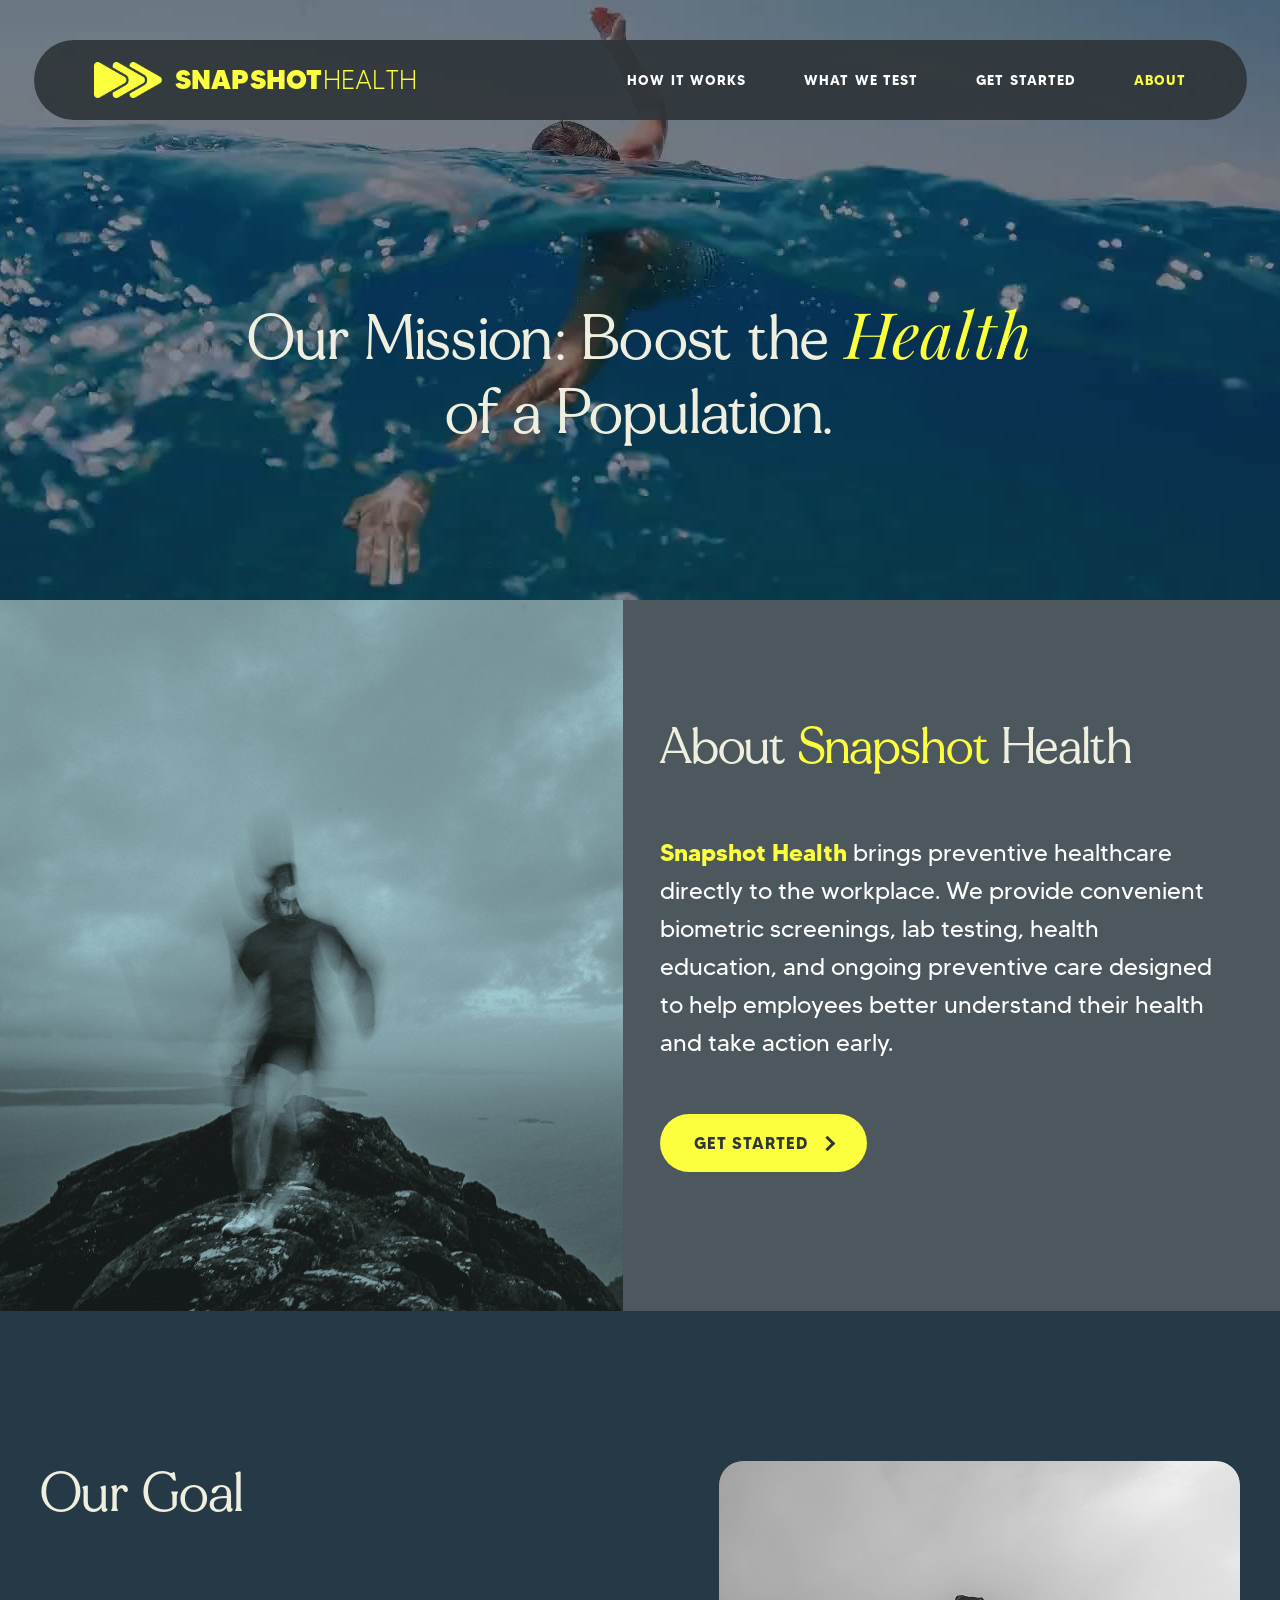
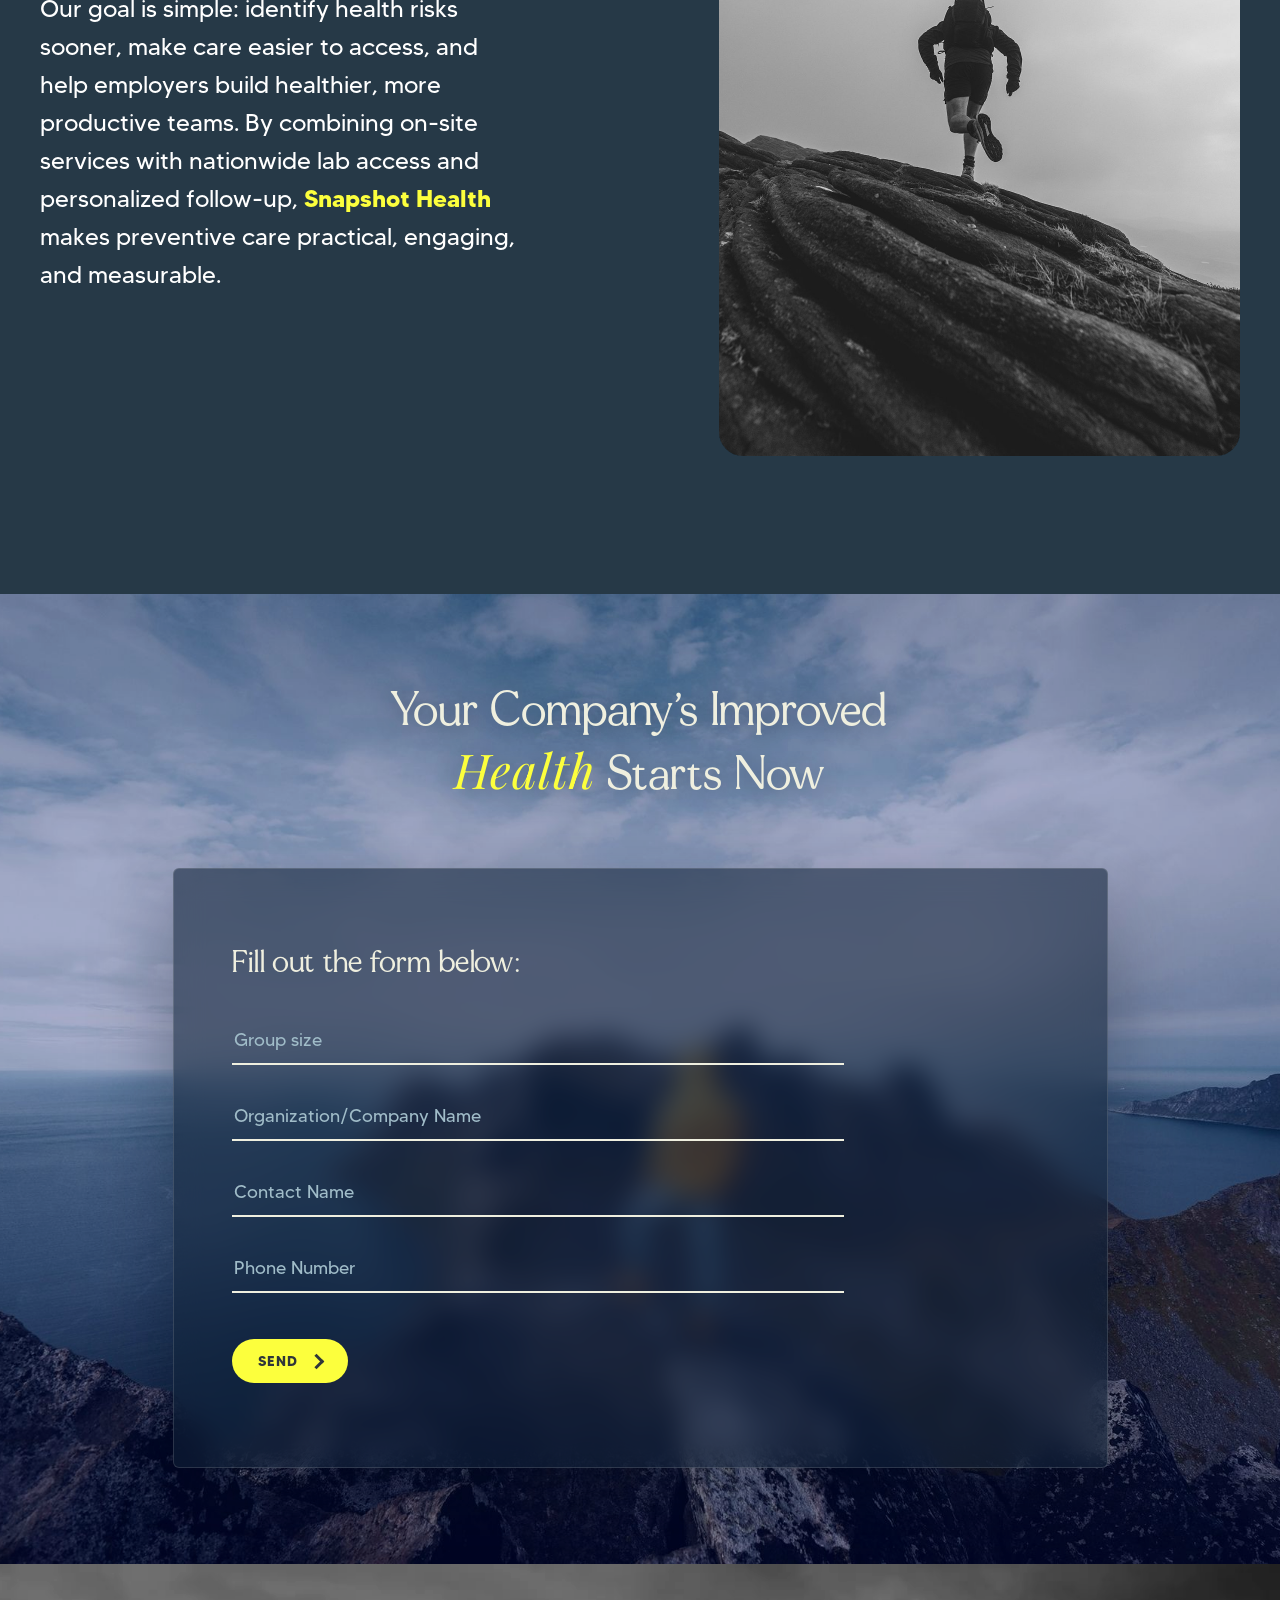
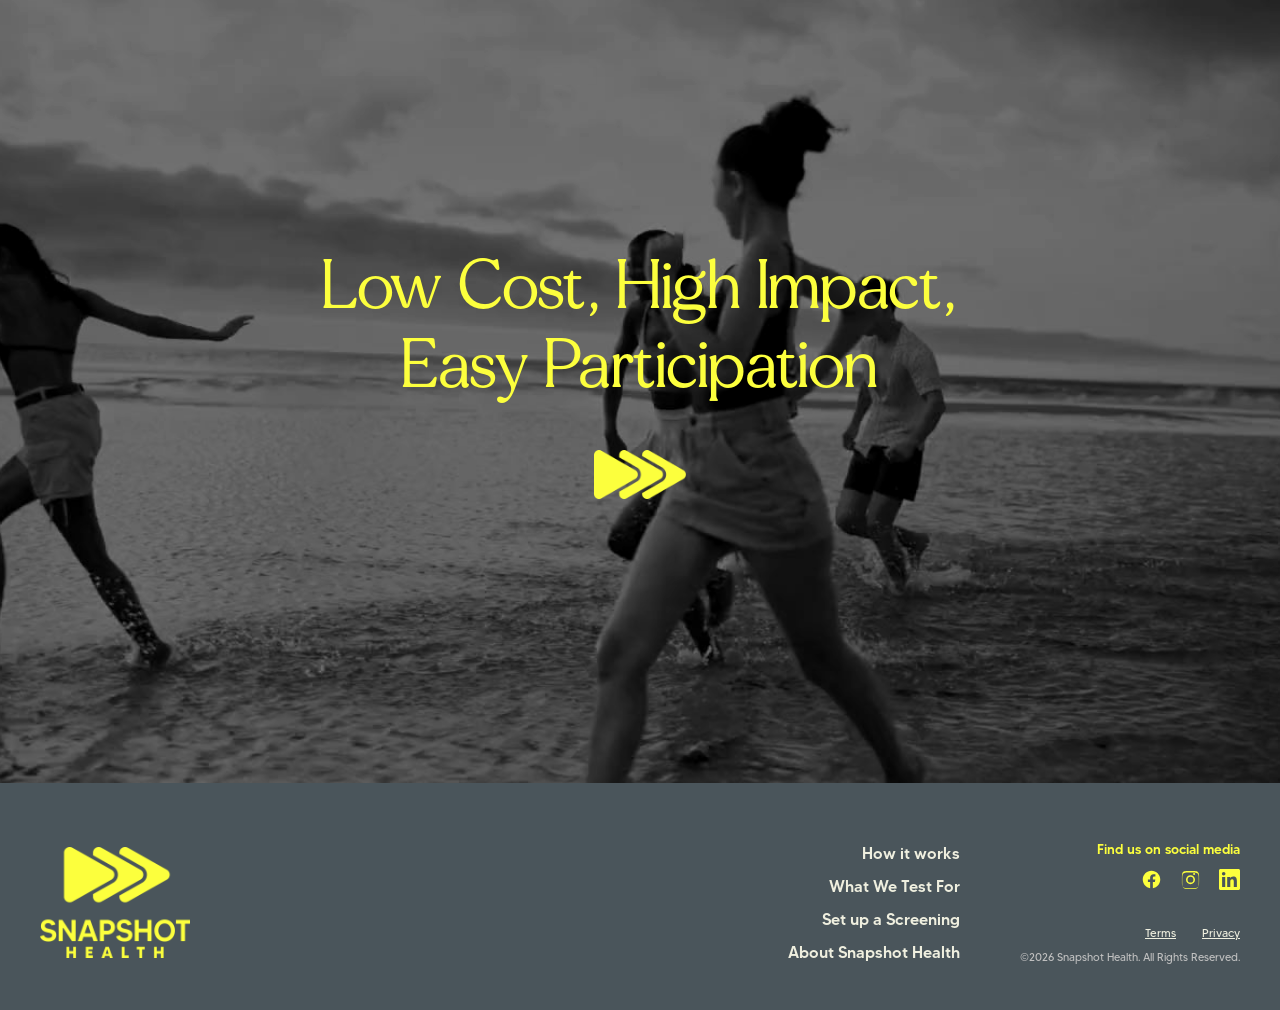
==== about.html @ 19685a80 "Snapshot Health B2B site — initial import Static site built from the SNAPSHOT B2B SITE 2026 Figma fi" ====
<!DOCTYPE html>
<html lang="en">
<head>
<meta charset="UTF-8">
<meta name="viewport" content="width=device-width, initial-scale=1.0">
<title>About — Snapshot Health</title>
<link rel="icon" type="image/png" href="assets/img/favicon.png">
<link rel="icon" type="image/svg+xml" href="assets/img/favicon.svg">
<link rel="stylesheet" href="assets/css/style.css">
</head>
<body>

<!-- ===================== HERO ===================== -->
<header class="subhero">
  <video class="bg" muted loop playsinline poster="assets/img/poster-about-hero.jpg" preload="none" data-vid="about-hero" data-eager></video>
  <div class="shade"></div>
  <div class="nav-wrap">
    <nav class="nav">
      <a class="brand" href="index.html">
        <img src="assets/img/snap-arrows-yellow.png" alt="Snapshot Health">
        <span class="wordmark"><b>SNAPSHOT</b><span class="wm2">HEALTH</span></span>
      </a>
      <button class="nav-toggle" aria-label="Menu" aria-expanded="false"><span></span><span></span><span></span></button>
      <div class="links">
        <a href="index.html#solution">How it Works</a>
        <a href="what-we-test.html">What We Test</a>
        <a href="about.html#contact">Get Started</a>
        <a href="about.html" class="active">About</a>
      </div>
    </nav>
  </div>
  <h1>Our Mission: Boost the <em>Health</em><br>of a Population.</h1>
</header>

<!-- ===================== ABOUT BLOCK ===================== -->
<section class="about-block">
  <img class="photo" src="assets/img/about-blur.jpg" alt="">
  <div class="copy">
    <h2>About <span class="y">Snapshot</span> Health</h2>
    <p><b>Snapshot Health</b> brings preventive healthcare directly to the workplace. We provide convenient biometric screenings, lab testing, health education, and ongoing preventive care designed to help employees better understand their health and take action early.</p>
    <a class="btn" href="#contact">GET STARTED <span class="arr"></span></a>
  </div>
</section>

<!-- ===================== OUR GOAL ===================== -->
<section class="goal">
  <div class="inner">
    <div>
      <h2>Our Goal</h2>
      <p>Our goal is simple: identify health risks sooner, make care easier to access, and help employers build healthier, more productive teams. By combining on-site services with nationwide lab access and personalized follow-up, <b>Snapshot Health</b> makes preventive care practical, engaging, and measurable.</p>
    </div>
    <img src="assets/img/ridge-runner.jpg" alt="">
  </div>
</section>

<!-- ===================== CONTACT ===================== -->
<section class="contact" id="contact">
  <img class="bg" src="assets/img/form-bg.jpg" alt="">
  <div class="tint"></div>
  <div class="inner">
    <h2>Your Company&rsquo;s Improved<br><em>Health</em> Starts Now</h2>
    <div class="form-card">
      <h3>Fill out the form below:</h3>
      <form id="contactForm" autocomplete="off">
        <div class="field">
          <input type="text" id="f-group" placeholder=" ">
          <label for="f-group">Group size</label>
        </div>
        <div class="field">
          <input type="text" id="f-org" placeholder=" ">
          <label for="f-org">Organization/Company Name</label>
        </div>
        <div class="field">
          <input type="text" id="f-name" placeholder=" ">
          <label for="f-name">Contact Name</label>
        </div>
        <div class="field">
          <input type="tel" id="f-phone" placeholder=" ">
          <label for="f-phone">Phone Number</label>
        </div>
        <div class="send-row">
          <button class="btn" type="submit">SEND <span class="arr"></span></button>
        </div>
      </form>
      <p class="thanks">Thank you. We will contact you shortly with further details.</p>
    </div>
  </div>
</section>

<!-- ===================== LOW COST ===================== -->
<section class="lowcost" style="height: 819px;">
  <video class="bg" muted loop playsinline poster="assets/img/poster-b2b-bottom.jpg" preload="none" data-vid="b2b-bottom"></video>
  <div class="tint"></div>
  <div class="inner">
    <h2>Low Cost, High Impact,<br>Easy Participation</h2>
    <img class="arrows" src="assets/img/snap-arrows-yellow.png" alt="">
  </div>
</section>

<!-- ===================== FOOTER ===================== -->
<footer class="site-footer">
  <div class="grid">
    <img class="logo" src="assets/img/snap-logo-b2b-yellow.png" alt="Snapshot Health">
    <div class="fl">
      <a href="index.html#solution">How it works</a>
      <a href="what-we-test.html">What We Test For</a>
      <a href="about.html#contact">Set up a Screening</a>
      <a href="about.html">About Snapshot Health</a>
    </div>
    <div class="right">
      <div class="fs">Find us on social media</div>
      <div class="socials">
        <a href="https://www.facebook.com/profile.php?id=61572953575497" target="_blank" rel="noopener" aria-label="Facebook"><svg viewBox="0 0 24 24"><path d="M22 12.06C22 6.5 17.52 2 12 2S2 6.5 2 12.06c0 5.02 3.66 9.18 8.44 9.94v-7.03H7.9v-2.9h2.54V9.85c0-2.52 1.5-3.91 3.78-3.91 1.09 0 2.23.2 2.23.2v2.46h-1.26c-1.24 0-1.63.77-1.63 1.56v1.88h2.78l-.45 2.9h-2.33V22c4.78-.76 8.44-4.92 8.44-9.94Z"/></svg></a>
        <a href="https://www.instagram.com/snapshothealth/" target="_blank" rel="noopener" aria-label="Instagram"><svg viewBox="0 0 24 24"><path d="M12 2.2c3.2 0 3.58.01 4.85.07 1.17.05 1.8.25 2.23.41.56.22.96.48 1.38.9.42.42.68.82.9 1.38.16.42.36 1.06.41 2.23.06 1.27.07 1.65.07 4.85s-.01 3.58-.07 4.85c-.05 1.17-.25 1.8-.41 2.23-.22.56-.48.96-.9 1.38-.42.42-.82.68-1.38.9-.42.16-1.06.36-2.23.41-1.27.06-1.65.07-4.85.07s-3.58-.01-4.85-.07c-1.17-.05-1.8-.25-2.23-.41a3.72 3.72 0 0 1-1.38-.9 3.72 3.72 0 0 1-.9-1.38c-.16-.42-.36-1.06-.41-2.23C2.21 15.58 2.2 15.2 2.2 12s.01-3.58.07-4.85c.05-1.17.25-1.8.41-2.23.22-.56.48-.96.9-1.38.42-.42.82-.68 1.38-.9.42-.16 1.06-.36 2.23-.41C8.42 2.21 8.8 2.2 12 2.2Zm0 1.8c-3.15 0-3.52.01-4.76.07-1.08.05-1.67.23-2.06.38-.52.2-.89.44-1.28.83-.39.39-.63.76-.83 1.28-.15.39-.33.98-.38 2.06-.06 1.24-.07 1.61-.07 4.76s.01 3.52.07 4.76c.05 1.08.23 1.67.38 2.06.2.52.44.89.83 1.28.39.39.76.63 1.28.83.39.15.98.33 2.06.38 1.24.06 1.61.07 4.76.07s3.52-.01 4.76-.07c1.08-.05 1.67-.23 2.06-.38.52-.2.89-.44 1.28-.83.39-.39.63-.76.83-1.28.15-.39.33-.98.38-2.06.06-1.24.07-1.61.07-4.76s-.01-3.52-.07-4.76c-.05-1.08-.23-1.67-.38-2.06-.2-.52-.44-.89-.83-1.28a3.32 3.32 0 0 0-1.28-.83c-.39-.15-.98-.33-2.06-.38-1.24-.06-1.61-.07-4.76-.07Zm0 3.06a5.14 5.14 0 1 1 0 10.28 5.14 5.14 0 0 1 0-10.28Zm0 8.47a3.33 3.33 0 1 0 0-6.66 3.33 3.33 0 0 0 0 6.66Zm5.34-9.87a1.2 1.2 0 1 1-2.4 0 1.2 1.2 0 0 1 2.4 0Z"/></svg></a>
        <a href="https://www.linkedin.com/company/snapshot-health/" target="_blank" rel="noopener" aria-label="LinkedIn"><svg viewBox="0 0 24 24"><path d="M20.45 20.45h-3.55v-5.57c0-1.33-.03-3.04-1.85-3.04-1.86 0-2.14 1.45-2.14 2.94v5.67H9.36V9h3.41v1.56h.05c.47-.9 1.63-1.85 3.36-1.85 3.6 0 4.27 2.37 4.27 5.46v6.28ZM5.34 7.43a2.06 2.06 0 1 1 0-4.12 2.06 2.06 0 0 1 0 4.12ZM7.12 20.45H3.55V9h3.57v11.45ZM22.22 0H1.77C.79 0 0 .77 0 1.72v20.55C0 23.23.79 24 1.77 24h20.45c.98 0 1.78-.77 1.78-1.73V1.72C24 .77 23.2 0 22.22 0Z"/></svg></a>
      </div>
      <div class="legal"><a href="terms.html">Terms</a><a href="privacy.html">Privacy</a></div>
      <div class="copy">&copy;2026 Snapshot Health. All Rights Reserved.</div>
    </div>
  </div>
</footer>

<script src="assets/js/main.js"></script>
</body>
</html>
---- assets/css/style.css ----
/* ============================================================
   SNAPSHOT HEALTH — B2B SITE 2026
   Faithful build of Figma: SNAPSHOT B2B SITE 2026
   Design width: 1512px
   ============================================================ */

/* ---------- Fonts ---------- */
@font-face { font-family: 'MADE Mellow'; src: url('../fonts/MADE-Mellow-Light.woff2') format('woff2'); font-weight: 300; font-style: normal; font-display: swap; }
@font-face { font-family: 'MADE Mellow'; src: url('../fonts/MADE-Mellow-Regular.woff2') format('woff2'); font-weight: 400; font-style: normal; font-display: swap; }
@font-face { font-family: 'MADE Mellow'; src: url('../fonts/MADE-Mellow-Medium.woff2') format('woff2'); font-weight: 500; font-style: normal; font-display: swap; }
@font-face { font-family: 'MADE Mellow'; src: url('../fonts/MADE-Mellow-Bold.woff2') format('woff2'); font-weight: 700; font-style: normal; font-display: swap; }
@font-face { font-family: 'MADE Tommy'; src: url('../fonts/MADE-TOMMY-Thin.woff2') format('woff2'); font-weight: 100; font-style: normal; font-display: swap; }
@font-face { font-family: 'MADE Tommy'; src: url('../fonts/MADE-TOMMY-Light.woff2') format('woff2'); font-weight: 300; font-style: normal; font-display: swap; }
@font-face { font-family: 'MADE Tommy'; src: url('../fonts/MADE-TOMMY.woff2') format('woff2'); font-weight: 400; font-style: normal; font-display: swap; }
@font-face { font-family: 'MADE Tommy'; src: url('../fonts/MADE-TOMMY-Medium.woff2') format('woff2'); font-weight: 500; font-style: normal; font-display: swap; }
@font-face { font-family: 'MADE Tommy'; src: url('../fonts/MADE-TOMMY-Bold.woff2') format('woff2'); font-weight: 700; font-style: normal; font-display: swap; }
@font-face { font-family: 'MADE Tommy'; src: url('../fonts/MADE-TOMMY-ExtraBold.woff2') format('woff2'); font-weight: 800; font-style: normal; font-display: swap; }
@font-face { font-family: 'Playfair Display'; src: url('../fonts/PlayfairDisplay-Italic-400.woff2') format('woff2'); font-weight: 400; font-style: italic; font-display: swap; }
@font-face { font-family: 'Playfair Display'; src: url('../fonts/PlayfairDisplay-Italic-600.woff2') format('woff2'); font-weight: 600; font-style: italic; font-display: swap; }

/* ---------- Tokens ---------- */
:root {
  --cream: #EFEFDF;
  --yellow: #FCFF3D;
  --pale-yellow: #F6F8B2;
  --charcoal: #2F363A;
  --slate: #4C585D;
  --navy: #263947;
  --navy-2: #2A3942;
  --ink: #030502;
  --red: #E17063;
  --bluegray: #A0BCC8;
  --gray-mid: #81949C;
  --gray-light: #C1C1C1;
  --dark-3: #34444A;
  --serif: 'MADE Mellow', Georgia, serif;
  --sans: 'MADE Tommy', 'Avenir Next', sans-serif;
  --accent-italic: 'Playfair Display', Georgia, serif;
}

* { margin: 0; padding: 0; box-sizing: border-box; }
html { scroll-behavior: smooth; }
body {
  font-family: var(--sans);
  background: var(--charcoal);
  color: var(--cream);
  -webkit-font-smoothing: antialiased;
  overflow-x: hidden;
}
img, video { display: block; max-width: 100%; }
a { color: inherit; text-decoration: none; }
ul { list-style: none; }

.container { width: 100%; max-width: 1512px; margin: 0 auto; position: relative; }

/* ---------- Buttons ---------- */
.btn {
  display: inline-flex; align-items: center; gap: 14px;
  background: var(--yellow); color: var(--charcoal);
  font-family: var(--sans); font-weight: 700;
  font-size: 16px; letter-spacing: .06em;
  padding: 19px 34px; border-radius: 40px;
  border: none; cursor: pointer;
  transition: transform .18s ease, box-shadow .18s ease;
}
.btn:hover { transform: translateY(-2px); box-shadow: 0 10px 28px rgba(0,0,0,.35); }
.btn .arr { width: 11px; height: 11px; border-top: 3px solid var(--charcoal); border-right: 3px solid var(--charcoal); transform: rotate(45deg); flex: none; }

/* ---------- Nav ---------- */
.nav-wrap { position: fixed; top: 40px; left: 0; right: 0; z-index: 90; transition: top .35s ease; }
body.scrolled .nav-wrap { top: 12px; }
.nav { transition: box-shadow .35s ease, background .35s ease; }
body.scrolled .nav { box-shadow: 0 12px 34px rgba(0,0,0,.35); background: #2F363A; }
.nav {
  width: min(1213px, calc(100% - 60px));
  margin: 0 auto; height: 80px;
  background: rgba(47, 54, 58, .92);
  border-radius: 44px;
  display: flex; align-items: center;
  padding: 0 60px 0 60px;
}
.nav .brand { display: flex; align-items: center; gap: 13px; }
.nav .brand img { width: 68px; height: auto; }
.nav .brand .wordmark { font-family: var(--sans); font-size: 27px; letter-spacing: .01em; line-height: 1; white-space: nowrap; }
.nav .brand .wordmark b { color: var(--yellow); font-weight: 800; }
.nav .brand .wordmark .wm2 { color: var(--yellow); font-weight: 300; }
.nav .links { margin-left: auto; display: flex; align-items: center; gap: 58px; }
.nav .links a {
  font-family: var(--sans); font-weight: 700; font-size: 13.5px;
  letter-spacing: .08em; color: #fff; text-transform: uppercase;
  transition: color .15s ease;
}
.nav .links a:hover, .nav .links a.active { color: var(--yellow); }

/* ---------- HERO (home) ---------- */
.hero {
  position: relative; height: 875px; overflow: hidden; background: var(--charcoal);
}
.hero video, .hero .hero-img {
  position: absolute; inset: 0; width: 100%; height: 100%; object-fit: cover;
}
.hero .shade { position: absolute; inset: 0; background: rgba(0,0,0,.24); }
.hero .hero-copy { position: absolute; left: 193px; top: 442px; max-width: 1240px; }
.hero h1 {
  font-family: var(--serif); font-weight: 300;
  font-size: 112px; line-height: 100px; letter-spacing: .03em;
  color: var(--cream); white-space: nowrap;
}
.hero .sub {
  margin-top: 24px; max-width: 870px;
  font-family: var(--sans); font-weight: 400;
  font-size: 32px; line-height: 44px; color: #fff;
}
.hero .sub b { color: var(--yellow); font-weight: 700; }
.hero .btn { margin-top: 32px; }

/* ---------- Section: Why choose ---------- */
.why { background: var(--charcoal); padding: 66px 0 96px; text-align: center; }
.why h2 {
  font-family: var(--serif); font-weight: 300;
  font-size: 72px; line-height: 68px; letter-spacing: .04em; color: var(--cream);
}
.why h2 .y { color: var(--yellow); }
.why .lede {
  margin: 26px auto 0; max-width: 660px;
  font-family: var(--sans); font-weight: 300;
  font-size: 26px; line-height: 37px; color: var(--cream);
}
.why .cols {
  margin: 84px auto 0; max-width: 1210px;
  display: grid; grid-template-columns: 1fr 1px 1fr 1px 1fr; align-items: start;
}
.why .cols .sep { width: 1px; height: 220px; background: rgba(239,239,223,.85); justify-self: center; align-self: center; }
.why .col { padding: 0 46px; }
.why .col h3 { font-family: var(--serif); font-weight: 300; font-size: 44px; color: var(--cream); }
.why .col h3 .y { color: var(--yellow); }
.why .col p { margin: 26px auto 0; max-width: 270px; font-size: 20px; line-height: 27px; font-weight: 300; color: var(--cream); }
.why .col p b { font-weight: 700; }
.why .watch { margin-top: 96px; font-family: var(--serif); font-weight: 300; font-size: 40px; color: var(--cream); }

/* Claire video card */
.claire-card {
  position: relative; margin: 34px auto 0;
  width: min(1241px, calc(100% - 40px)); height: 517px;
  border-radius: 24px; overflow: hidden; text-align: left;
  cursor: pointer; background: #b9bdba;
}
.claire-card video.bg { position: absolute; inset: 0; width: 100%; height: 100%; object-fit: cover; }
.claire-card .thumb { position: absolute; left: 25px; top: 25px; width: 138px; }
.claire-card .inner {
  position: absolute; inset: 0;
  display: flex; align-items: center; justify-content: center; gap: 56px;
}
.play-ring {
  flex: none; width: 90px; height: 90px; border-radius: 50%;
  border: 4px solid var(--yellow);
  display: flex; align-items: center; justify-content: center;
  transition: transform .18s ease;
}
.claire-card:hover .play-ring { transform: scale(1.06); }
.play-ring .tri {
  width: 0; height: 0; margin-left: 8px;
  border-top: 16px solid transparent; border-bottom: 16px solid transparent;
  border-left: 26px solid var(--yellow);
}
.claire-card .cap {
  font-family: var(--serif); font-weight: 300;
  font-size: 40px; line-height: 50px; color: #fff;
  text-shadow: 0 2px 18px rgba(0,0,0,.35);
}

/* ---------- Section: ROI ---------- */
.roi { background: var(--slate); padding: 84px 0 110px; text-align: center; }
.roi h2 { font-family: var(--serif); font-weight: 300; font-size: 72px; line-height: 68px; letter-spacing: .04em; color: var(--cream); }
.roi h2 .y { color: var(--yellow); }
.roi .tag { margin-top: 22px; font-size: 24px; font-weight: 300; letter-spacing: .02em; color: var(--cream); }
.rio-card {
  margin: 56px auto 0; width: min(1243px, calc(100% - 40px)); min-height: 497px;
  background: var(--charcoal); border-radius: 24px; overflow: hidden;
  display: grid; grid-template-columns: 501px 1fr; text-align: left;
}
.rio-card .photo { position: relative; }
.rio-card .photo img { width: 100%; height: 100%; object-fit: cover; filter: grayscale(1) brightness(1.02); }
.rio-card .photo::after { content: ""; position: absolute; inset: 0; background: #7fd0d8; mix-blend-mode: multiply; opacity: .55; }
.rio-card .body { padding: 64px 70px 56px 56px; }
.rio-card h3 { text-align: center; font-family: var(--serif); font-weight: 300; font-size: 42px; color: var(--cream); }
.rio-card h3 b { font-family: var(--serif); font-style: normal; font-weight: 700; color: var(--yellow); letter-spacing: .01em; }
.rio-card ul { margin-top: 40px; }
.rio-card li { position: relative; padding-left: 30px; font-size: 24px; line-height: 30px; font-weight: 400; color: var(--cream); }
.rio-card li + li { margin-top: 33px; }
.rio-card li::before { content: ''; position: absolute; left: 4px; top: 11px; width: 8px; height: 8px; border-radius: 50%; background: var(--yellow); }
.rio-card li b { color: var(--yellow); font-weight: 700; }
.roi .cdc {
  margin: 72px auto 0; max-width: 920px;
  font-family: var(--serif); font-weight: 300;
  font-size: 40px; line-height: 56px; color: var(--cream);
}
.roi .cdc b { font-family: var(--serif); font-style: normal; font-weight: 700; color: var(--yellow); }
.roi .cdc small { font-size: 26px; font-weight: 500; }

/* ---------- Section: Current Awareness Problem (carousel) ---------- */
.awareness-problem { background: var(--navy-2); position: relative; }
.ap-sticky {
  position: sticky; top: 0; min-height: 100vh; overflow: hidden;
  display: flex; flex-direction: column; justify-content: center;
  padding: 48px 0;
}
.awareness-problem h2 {
  text-align: center; font-family: var(--serif); font-weight: 300;
  font-size: 72px; letter-spacing: .04em; color: var(--cream);
}
.carousel {
  margin-top: 64px; display: flex; gap: 40px;
  padding: 0 calc((100vw - 875px) / 2) 10px;
  will-change: transform;
}
/* fallback: touch/small screens scroll natively */
.no-scrolljack .awareness-problem { padding: 88px 0 96px; }
.no-scrolljack .ap-sticky { position: static; min-height: 0; display: block; padding: 0; }
.no-scrolljack .carousel {
  overflow-x: auto; scroll-snap-type: x mandatory;
  -ms-overflow-style: none; scrollbar-width: none;
}
.no-scrolljack .carousel::-webkit-scrollbar { display: none; }
.no-scrolljack .stat-card { scroll-snap-align: center; }
.stat-card {
  flex: none; scroll-snap-align: center;
  width: 875px; min-height: 540px;
  background: var(--slate); border-radius: 24px;
  padding: 56px 64px;
}
.stat-card h3 {
  text-align: center; font-family: var(--sans); font-weight: 500;
  font-size: 26px; letter-spacing: .42em; text-indent: .42em; color: var(--cream);
  text-transform: uppercase;
}
.stat-card .row { margin-top: 48px; display: flex; align-items: center; gap: 60px; }
.donut-wrap { position: relative; flex: none; width: 300px; }
.donut-wrap svg { width: 300px; height: 300px; }
.donut-wrap .label {
  position: absolute; top: 50%; left: 58%; transform: translateY(-54%);
  font-family: var(--sans); font-weight: 800; color: var(--cream);
  text-shadow: 0 0 14px rgba(0,0,0,.25);
  line-height: .9; text-align: left;
}
.donut-wrap .label .pct { font-size: 58px; }
.donut-wrap .label .un { font-size: 30px; letter-spacing: .01em; }
.stat-card .pts li { position: relative; padding-left: 22px; font-size: 17px; line-height: 27px; font-weight: 400; color: var(--cream); }
.stat-card .pts li + li { margin-top: 14px; }
.stat-card .pts li::before { content: ''; position: absolute; left: 2px; top: 11px; width: 5px; height: 5px; border-radius: 50%; background: var(--cream); opacity: .8; }
.stat-card .pts b { color: var(--red); font-weight: 700; }
.awareness-problem .cta-row { margin-top: 56px; text-align: center; }

/* ---------- Section: Awareness Solution ---------- */
.solution {
  background: linear-gradient(180deg, #182731 0%, #1e3644 55%, #2c4b60 100%);
  padding: 110px 0 96px; text-align: center;
}
.solution h2 { font-family: var(--sans); font-weight: 100; font-size: 72px; line-height: 72px; color: var(--cream); letter-spacing: .01em; }
.solution h2 em { font-family: var(--accent-italic); font-style: italic; font-weight: 400; color: var(--pale-yellow); }
.solution .lede { margin-top: 24px; font-size: 26px; font-weight: 300; color: #fff; letter-spacing: .01em; }
.solution .cards {
  margin: 76px auto 0; width: 1032px; max-width: calc(100% - 40px);
  display: grid; grid-template-columns: repeat(3, 1fr); gap: 72px; text-align: left;
}
.sol-card { }
.sol-card .imgbox {
  position: relative; height: 388px; border-radius: 22px; overflow: hidden;
  border: 3px solid var(--cream);
}
.sol-card .imgbox img { width: 100%; height: 100%; object-fit: cover; }
.sol-card .chip {
  position: absolute; left: 0; bottom: 24px;
  background: var(--cream); color: var(--charcoal);
  font-family: var(--sans); font-weight: 400; font-size: 22px;
  padding: 10px 26px 10px 24px; border-radius: 0 26px 26px 0;
}
.sol-card .cap { margin: 46px 8px 0; font-size: 19px; line-height: 26px; font-weight: 400; color: var(--bluegray); max-width: 280px; }

/* ---------- Section: Tracking Success ---------- */
.tracking {
  position: relative; height: 748px; overflow: hidden; background: #2c4b60;
}
.tracking::before {
  content: ''; position: absolute; left: 0; right: 0; top: 0; height: 300px;
  background: linear-gradient(180deg, #2c4b60 0%, rgba(44,75,96,.55) 40%, rgba(44,75,96,0) 100%);
  z-index: 1; pointer-events: none;
}
.tracking::after {
  content: ''; position: absolute; left: 0; right: 0; bottom: 0; height: 100px;
  background: linear-gradient(0deg, rgba(3,5,2,.85) 0%, rgba(3,5,2,0) 100%);
  z-index: 1; pointer-events: none;
}
.tracking .bg { position: absolute; inset: 0; width: 100%; height: 100%; object-fit: cover; object-position: 50% 84%; }
.tracking .inner { position: absolute; inset: 0; z-index: 2; }
.tracking h2 { position: absolute; left: 96px; top: 118px; font-family: var(--sans); font-weight: 100; font-size: 72px; color: var(--cream); }
.tracking h2 em { font-family: var(--accent-italic); font-style: italic; font-weight: 400; color: var(--yellow); }
.tracking p { position: absolute; left: 98px; top: 218px; width: 566px; font-size: 32px; line-height: 41px; font-weight: 400; color: var(--cream); }
.tracking .chart { position: absolute; right: 130px; top: 150px; width: 560px; overflow: visible; }
.tracking .chart text { font-family: var(--sans); font-size: 26px; fill: var(--yellow); font-weight: 400; }

/* ---------- Section: Screening + Awareness ---------- */
.screening { background: var(--ink); padding: 6px 0 120px; }
.screening h2 {
  text-align: center; margin-top: 72px;
  font-family: var(--serif); font-weight: 300; font-size: 64px; color: var(--cream); letter-spacing: .02em;
}
.screening h2 .y { color: var(--yellow); font-family: var(--sans); font-weight: 400; }
.screening .grid {
  margin: 82px auto 0; width: min(1290px, calc(100% - 60px));
  display: grid; grid-template-columns: 608px 1fr; gap: 128px; align-items: start;
}
.screening .vid { border-radius: 6px; overflow: hidden; }
.screening .vid video { width: 100%; height: auto; }
.screening .copy { font-size: 24px; line-height: 30px; font-weight: 400; color: #fff; max-width: 545px; }
.screening .copy ul { margin: 30px 0 0 8px; }
.screening .copy li { position: relative; padding-left: 26px; font-weight: 700; }
.screening .copy li + li { margin-top: 2px; }
.screening .copy li::before { content: ''; position: absolute; left: 6px; top: 12px; width: 5px; height: 5px; border-radius: 50%; background: #fff; }
.screening .copy .after { margin-top: 30px; }
.screening .copy .btn { margin-top: 50px; }

/* ---------- Section: No apps ---------- */
.noapps { position: relative; height: calc(100vw * 953 / 2200); max-height: 760px; overflow: hidden; }
.noapps img.bg { position: absolute; inset: 0; width: 100%; height: 100%; object-fit: cover; object-position: 50% 50%; }
.noapps .tint { position: absolute; inset: 0; background: rgba(23, 48, 75, .55); }
.noapps p {
  position: relative; height: 100%; display: flex; align-items: center; justify-content: center;
  font-family: var(--sans); font-weight: 400; font-size: 48px; color: var(--yellow);
  text-shadow: 0 2px 20px rgba(0,10,30,.4);
}

/* ---------- Section: Testimonials ---------- */
.testimonials { background: var(--navy); padding: 96px 0 130px; }
.testimonials h2 { text-align: center; font-family: var(--sans); font-weight: 100; font-size: 64px; color: var(--cream); letter-spacing: .02em; }
.testimonials .cards {
  margin: 74px auto 0; width: min(1280px, calc(100% - 60px));
  display: grid; grid-template-columns: repeat(3, 302px); justify-content: space-between;
}
.t-card { width: 302px; }
.t-card .frame {
  position: relative; border-radius: 10px; overflow: hidden; background: #000;
  cursor: pointer;
}
.t-card video { width: 100%; height: 537px; object-fit: cover; }
.t-card .shade {
  position: absolute; inset: 0;
  background: linear-gradient(180deg, rgba(0,0,0,0) 45%, rgba(0,0,0,.62) 100%);
  transition: opacity .25s ease; pointer-events: none;
}
.t-card .who {
  position: absolute; left: 0; right: 0; bottom: 0;
  padding: 14px 16px 16px;
  transition: opacity .25s ease;
}
.t-card .who .nm { font-weight: 400; font-size: 15px; color: #fff; }
.t-card .who .nm em { font-style: normal; font-weight: 700; color: var(--yellow); }
.t-card .who .org { font-weight: 400; font-size: 15px; color: #fff; margin-top: 4px; }
.t-card .playhint {
  position: absolute; top: 50%; left: 50%; transform: translate(-50%,-50%);
  width: 58px; height: 58px; border-radius: 50%;
  background: rgba(0,0,0,.38); border: 2px solid rgba(255,255,255,.85);
  display: flex; align-items: center; justify-content: center;
  transition: opacity .25s ease; pointer-events: none;
}
.t-card .playhint .tri { width: 0; height: 0; margin-left: 5px; border-top: 11px solid transparent; border-bottom: 11px solid transparent; border-left: 18px solid #fff; }
.t-card.playing .playhint { opacity: 0; }
.t-card.playing .shade, .t-card.playing .who { opacity: 0; }
.t-card .quote { margin-top: 34px; font-size: 24px; line-height: 30px; font-weight: 400; color: var(--yellow); }

/* ---------- Section: Low cost (video banner) ---------- */
.lowcost { position: relative; height: 875px; overflow: hidden; background: #111; }
.lowcost video.bg, .lowcost img.bg { position: absolute; inset: 0; width: 100%; height: 100%; object-fit: cover; filter: grayscale(1) contrast(1.02); }
.lowcost .tint { position: absolute; inset: 0; background: rgba(0,0,0,.33); }
.lowcost .inner { position: relative; height: 100%; display: flex; flex-direction: column; align-items: center; justify-content: center; gap: 44px; }
.lowcost h2 {
  text-align: center; font-family: var(--serif); font-weight: 300;
  font-size: 70px; line-height: 79px; letter-spacing: .01em; color: var(--yellow);
}
.lowcost .arrows { width: 92px; }

/* ---------- Footer ---------- */
.site-footer { background: #4A555B; padding: 58px 0 46px; }
.site-footer .grid {
  width: min(1280px, calc(100% - 80px)); margin: 0 auto;
  display: grid; grid-template-columns: 1fr auto auto; gap: 120px; align-items: center;
}
.site-footer .logo { width: 150px; }
.site-footer .fl { text-align: right; }
.site-footer .fl a { display: block; font-weight: 500; font-size: 16px; color: var(--cream); line-height: 1; }
.site-footer .fl a + a { margin-top: 17px; }
.site-footer .fl a:hover { color: var(--yellow); }
.site-footer .right { text-align: right; min-width: 210px; }
.site-footer .right .fs { font-size: 13.5px; font-weight: 500; color: var(--yellow); }
.site-footer .socials { margin-top: 12px; display: flex; gap: 18px; justify-content: flex-end; }
.site-footer .socials a svg { width: 21px; height: 21px; fill: var(--yellow); }
.site-footer .legal { margin-top: 32px; font-size: 11.5px; color: var(--cream); }
.site-footer .legal a { text-decoration: underline; margin-left: 26px; }
.site-footer .copy { margin-top: 10px; font-size: 11px; color: var(--gray-light); }

/* ============================================================
   SUB PAGES (What we test / About)
   ============================================================ */
.subhero { position: relative; height: 600px; overflow: hidden; background: var(--navy); }
.subhero video, .subhero img.bg { position: absolute; inset: 0; width: 100%; height: 100%; object-fit: cover; }
.subhero .shade { position: absolute; inset: 0; background: rgba(0, 10, 30, .18); }
.subhero h1 {
  position: absolute; left: 0; right: 0; top: 296px; text-align: center;
  font-family: var(--serif); font-weight: 300; font-size: 64px; line-height: 74px;
  letter-spacing: .02em; color: var(--cream);
}
.subhero h1 em { font-family: var(--accent-italic); font-style: italic; font-weight: 400; color: var(--yellow); }

/* About block */
.about-block { background: var(--slate); position: relative; min-height: 711px; }
.about-block .photo {
  position: absolute; left: 0; top: 0; bottom: 0; width: 623px;
  object-fit: cover; height: 100%;
}
.about-block .copy { margin-left: 761px; padding: 116px 90px 80px 0; max-width: 100%; }
.about-block h2 { font-family: var(--serif); font-weight: 300; font-size: 52px; color: var(--cream); letter-spacing: .02em; }
.about-block h2 .y { color: var(--yellow); }
.about-block p { margin-top: 56px; max-width: 560px; font-size: 24px; line-height: 38px; font-weight: 400; color: #fff; }
.about-block p b { color: var(--yellow); font-weight: 700; }
.about-block .btn { margin-top: 52px; }

/* Our goal */
.goal { background: var(--navy); position: relative; min-height: 883px; }
.goal .inner { width: min(1280px, calc(100% - 80px)); margin: 0 auto; padding: 150px 0 120px; display: grid; grid-template-columns: 1fr 521px; gap: 140px; }
.goal h2 { font-family: var(--serif); font-weight: 300; font-size: 56px; color: var(--cream); letter-spacing: .02em; }
.goal p { margin-top: 62px; max-width: 480px; font-size: 24px; line-height: 38px; font-weight: 400; color: #fff; }
.goal p b { color: var(--yellow); font-weight: 700; }
.goal img { width: 521px; height: 595px; object-fit: cover; border-radius: 24px; }

/* Contact / form */
.contact { position: relative; min-height: 883px; overflow: hidden; }
.contact img.bg { position: absolute; inset: 0; width: 100%; height: 100%; object-fit: cover; }
.contact .tint { position: absolute; inset: 0; background: rgba(0, 18, 105, .14); }
.contact .inner { position: relative; padding: 88px 0 96px; }
.contact h2 {
  text-align: center; font-family: var(--serif); font-weight: 300;
  font-size: 48px; line-height: 58px; color: var(--cream); letter-spacing: .02em;
  text-shadow: 0 2px 24px rgba(0,20,40,.35);
}
.contact h2 em { font-family: var(--accent-italic); font-style: italic; font-weight: 400; color: var(--yellow); }
.form-card {
  margin: 64px auto 0; width: min(935px, calc(100% - 40px)); min-height: 600px;
  background: rgba(16, 34, 56, .58);
  -webkit-backdrop-filter: blur(14px); backdrop-filter: blur(14px);
  border: 1px solid rgba(239,239,223,.14);
  border-radius: 6px;
  padding: 74px 0 64px 58px;
  box-shadow: 0 30px 80px rgba(0, 10, 25, .35);
}
.form-card h3 { font-family: var(--serif); font-weight: 300; font-size: 32px; color: var(--cream); letter-spacing: .02em; }
.form-card form { margin-top: 38px; max-width: 612px; }
.field { position: relative; margin-top: 30px; }
.field input {
  width: 100%; background: transparent; border: none; outline: none;
  border-bottom: 2px solid var(--cream);
  font-family: var(--sans); font-weight: 400; font-size: 18px; color: #fff;
  padding: 10px 2px 12px;
  transition: border-color .2s ease;
}
.field label {
  position: absolute; left: 2px; top: 10px;
  font-size: 18px; font-weight: 400; color: var(--bluegray);
  pointer-events: none; transition: all .18s ease;
}
.field input:focus { border-bottom-color: var(--yellow); }
.field input:focus + label, .field input:not(:placeholder-shown) + label {
  top: -14px; font-size: 12px; letter-spacing: .06em; color: var(--yellow);
}
.form-card .send-row { margin-top: 46px; display: flex; align-items: center; gap: 26px; }
.form-card .send-row .btn { font-size: 14px; padding: 13px 26px; }
.form-card .send-row .note { font-family: var(--accent-italic); font-style: italic; font-size: 17px; color: var(--cream); }

/* ============================================================
   Animations
   ============================================================ */
.rv { opacity: 0; transform: translateY(30px); transition: opacity .9s cubic-bezier(.22,.61,.36,1), transform .9s cubic-bezier(.22,.61,.36,1); transition-delay: var(--d, 0s); will-change: opacity, transform; }
.rv.in { opacity: 1; transform: none; }

/* hero entrance */
.hero h1, .hero .sub, .hero .btn { opacity: 0; transform: translateY(36px); }
.hero.loaded h1 { animation: rise .95s cubic-bezier(.22,.61,.36,1) .15s forwards; }
.hero.loaded .sub { animation: rise .95s cubic-bezier(.22,.61,.36,1) .38s forwards; }
.hero.loaded .btn { animation: rise .95s cubic-bezier(.22,.61,.36,1) .58s forwards; }
.hero .nav-wrap { opacity: 0; transform: translateY(-24px); }
.hero.loaded .nav-wrap, .subhero.loaded .nav-wrap { animation: drop .8s cubic-bezier(.22,.61,.36,1) .1s forwards; }
.subhero .nav-wrap { opacity: 0; transform: translateY(-24px); }
.subhero h1 { opacity: 0; transform: translateY(30px); }
.subhero.loaded h1 { animation: rise .95s cubic-bezier(.22,.61,.36,1) .3s forwards; }
@keyframes rise { to { opacity: 1; transform: none; } }
@keyframes drop { to { opacity: 1; transform: none; } }

/* buttons: arrow nudge */
.btn .arr { transition: transform .2s ease; }
.btn:hover .arr { transform: rotate(45deg) translate(3px, -3px); }

/* solution cards: lift + photo zoom */
.sol-card .imgbox { transition: transform .35s ease, box-shadow .35s ease; }
.sol-card .imgbox img { transition: transform .6s cubic-bezier(.22,.61,.36,1); }
.sol-card:hover .imgbox { transform: translateY(-8px); box-shadow: 0 24px 50px rgba(0,0,0,.35); }
.sol-card:hover .imgbox img { transform: scale(1.05); }

/* claire play ring pulse */
.play-ring { position: relative; }
.play-ring::after { content: ''; position: absolute; inset: -4px; border-radius: 50%; border: 4px solid rgba(252,255,61,.65); animation: pulse 2.4s ease-out infinite; }
@keyframes pulse { 0% { transform: scale(1); opacity: .8; } 70% { transform: scale(1.55); opacity: 0; } 100% { opacity: 0; } }

/* low cost arrows bob */
.lowcost .arrows { animation: bob 2.6s ease-in-out infinite; }
@keyframes bob { 0%,100% { transform: translateX(0); } 50% { transform: translateX(14px); } }

/* donut draw */
.donut-arc { transition: stroke-dasharray 1.3s cubic-bezier(.22,.61,.36,1) .15s; }

/* tracking chart draw */
.tracking .chart polyline { stroke-dasharray: 700; stroke-dashoffset: 700; transition: stroke-dashoffset 1.6s ease .2s; }
.tracking .chart circle { transform-box: fill-box; transform-origin: center; transform: scale(0); transition: transform .45s cubic-bezier(.34,1.56,.64,1); }
.tracking .chart text { opacity: 0; transition: opacity .5s ease; }
.tracking.drawn .chart polyline { stroke-dashoffset: 0; }
.tracking.drawn .chart circle { transform: scale(1); }
.tracking.drawn .chart text { opacity: 1; }
.tracking.drawn .chart circle:nth-of-type(1) { transition-delay: .35s; }
.tracking.drawn .chart circle:nth-of-type(2) { transition-delay: .75s; }
.tracking.drawn .chart circle:nth-of-type(3) { transition-delay: 1.1s; }
.tracking.drawn .chart circle:nth-of-type(4) { transition-delay: 1.5s; }
.tracking.drawn .chart text:nth-of-type(1) { transition-delay: .45s; }
.tracking.drawn .chart text:nth-of-type(2) { transition-delay: .85s; }
.tracking.drawn .chart text:nth-of-type(3) { transition-delay: 1.2s; }
.tracking.drawn .chart text:nth-of-type(4) { transition-delay: 1.6s; }

/* stat cards drift in slightly as they enter */
.stat-card { transition: transform .5s ease, box-shadow .5s ease; }
.stat-card:hover { transform: translateY(-6px); box-shadow: 0 26px 60px rgba(0,0,0,.3); }

@media (prefers-reduced-motion: reduce) {
  .rv, .hero h1, .hero .sub, .hero .btn, .hero .nav-wrap, .subhero .nav-wrap, .subhero h1 { opacity: 1 !important; transform: none !important; animation: none !important; transition: none !important; }
  .play-ring::after, .lowcost .arrows { animation: none !important; }
}


/* ============================================================
   Responsive
   ============================================================ */
.nav-toggle { display: none; }

@media (max-width: 1280px) {
  .hero h1 { font-size: 84px; line-height: 80px; }
  .hero .hero-copy { left: 6vw; right: 6vw; }
  .why .cols, .solution .cards { max-width: calc(100% - 48px); }
  .solution .cards { width: auto; gap: 40px; }
  .rio-card { width: calc(100% - 40px); }
  .screening .grid { grid-template-columns: 1fr; gap: 60px; }
  .screening .vid { max-width: 608px; }
  .goal .inner { gap: 60px; }
  .about-block .copy { margin-left: 660px; padding-right: 40px; }
  .site-footer .grid { gap: 60px; }
}

/* ---------- Nav collapses to hamburger ---------- */
@media (max-width: 1020px) {
  .nav-wrap { top: 14px; }
  body.scrolled .nav-wrap { top: 8px; }
  .nav { position: relative; height: 64px; padding: 0 10px 0 22px; border-radius: 36px; }
  .nav .brand img { width: 46px; }
  .nav .brand .wordmark { font-size: 19px; }
  .nav-toggle {
    display: flex; flex-direction: column; justify-content: center; gap: 5px;
    margin-left: auto; width: 48px; height: 48px; padding: 12px;
    background: none; border: none; cursor: pointer;
  }
  .nav-toggle span { display: block; height: 2.5px; width: 24px; background: var(--yellow); border-radius: 2px; transition: transform .25s ease, opacity .25s ease; }
  .nav.open .nav-toggle span:nth-child(1) { transform: translateY(7.5px) rotate(45deg); }
  .nav.open .nav-toggle span:nth-child(2) { opacity: 0; }
  .nav.open .nav-toggle span:nth-child(3) { transform: translateY(-7.5px) rotate(-45deg); }
  .nav .links {
    position: absolute; top: calc(100% + 10px); left: 0; right: 0;
    margin: 0; flex-direction: column; align-items: stretch; gap: 0;
    background: rgba(47, 54, 58, .97); border-radius: 22px;
    padding: 10px 0; overflow: hidden;
    opacity: 0; transform: translateY(-12px); pointer-events: none;
    transition: opacity .25s ease, transform .25s ease;
    box-shadow: 0 18px 44px rgba(0,0,0,.4);
  }
  .nav.open .links { opacity: 1; transform: none; pointer-events: auto; }
  .nav .links a { padding: 15px 28px; font-size: 13px; }
}

/* ---------- Phones ---------- */
@media (max-width: 760px) {
  /* hero */
  .hero { height: auto; min-height: 92svh; }
  .hero .hero-copy { position: relative; inset: auto; left: auto; top: auto; padding: 190px 6vw 76px; max-width: none; }
  .hero h1 { font-size: 49px; line-height: 52px; white-space: normal; }
  .hero .sub { font-size: 21px; line-height: 31px; margin-top: 18px; max-width: 480px; }
  .hero .btn { margin-top: 28px; }
  .btn { font-size: 14px; padding: 16px 26px; }

  /* why choose */
  .why { padding: 56px 0 72px; }
  .why h2 { font-size: 42px; line-height: 46px; padding: 0 20px; }
  .why .lede { font-size: 20px; line-height: 29px; margin-top: 18px; padding: 0 28px; }
  .why .cols { grid-template-columns: 1fr; margin-top: 48px; }
  .why .cols .sep { width: 120px; height: 1px; margin: 36px auto; }
  .why .col h3 { font-size: 34px; }
  .why .col p { font-size: 18px; line-height: 25px; }
  .why .watch { margin-top: 64px; font-size: 30px; }

  /* claire card: hug content, no dead space */
  .claire-card { height: auto; border-radius: 18px; padding: 18px 24px 34px; }
  .claire-card .thumb { position: relative; left: auto; top: auto; z-index: 2; width: 96px; margin-bottom: 24px; }
  .claire-card .inner { position: relative; inset: auto; z-index: 2; flex-direction: column; align-items: flex-start; justify-content: flex-start; gap: 24px; }
  .claire-card .cap { font-size: 27px; line-height: 35px; }
  .play-ring { width: 72px; height: 72px; border-width: 3px; }
  .play-ring .tri { border-top-width: 12px; border-bottom-width: 12px; border-left-width: 20px; margin-left: 6px; }

  /* roi */
  .roi { padding: 64px 0 80px; }
  .roi h2 { font-size: 40px; line-height: 44px; padding: 0 20px; }
  .roi .tag { font-size: 18px; padding: 0 24px; }
  .rio-card { grid-template-columns: 1fr; min-height: 0; margin-top: 40px; }
  .rio-card .photo { height: 240px; }
  .rio-card .body { padding: 40px 30px 44px; }
  .rio-card h3 { font-size: 34px; }
  .rio-card ul { margin-top: 28px; }
  .rio-card li { font-size: 19px; line-height: 26px; }
  .rio-card li + li { margin-top: 22px; }
  .roi .cdc { font-size: 27px; line-height: 40px; margin-top: 52px; padding: 0 26px; }
  .roi .cdc br { display: none; }
  .roi .cdc small { font-size: 19px; }

  /* donut carousel */
  .awareness-problem h2 { font-size: 40px; line-height: 44px; padding: 0 24px; }
  .ap-sticky { min-height: 100svh; padding: 28px 0; }
  .carousel { margin-top: 36px; gap: 18px; padding: 0 7vw 10px; }
  .stat-card { width: 86vw; min-height: 0; padding: 30px 24px 36px; border-radius: 18px; }
  .stat-card h3 { font-size: 17px; letter-spacing: .28em; text-indent: .28em; }
  .stat-card .row { margin-top: 28px; flex-direction: column; gap: 22px; }
  .donut-wrap { width: 210px; }
  .donut-wrap svg { width: 210px; height: 210px; }
  .donut-wrap .label { top: 50%; left: 50%; transform: translate(-50%, -50%); text-align: center; }
  .donut-wrap .label .pct { font-size: 40px; }
  .donut-wrap .label .un { font-size: 20px; }
  .stat-card .pts li { font-size: 15.5px; line-height: 23px; }
  .awareness-problem .cta-row { margin-top: 40px; }

  /* solution */
  .solution { padding: 72px 0 64px; }
  .solution h2 { font-size: 42px; line-height: 46px; }
  .solution .lede { font-size: 19px; padding: 0 26px; }
  .solution .cards { grid-template-columns: 1fr; gap: 52px; margin-top: 52px; }
  .sol-card { max-width: 340px; margin: 0 auto; }
  .sol-card .imgbox { height: 356px; }
  .sol-card .cap { margin-top: 22px; max-width: none; }

  /* tracking — flow layout on mobile */
  .tracking { height: auto; }
  .tracking .inner { position: relative; inset: auto; padding: 64px 7vw 300px; }
  .tracking h2 { position: static; font-size: 46px; }
  .tracking p { position: static; width: auto; max-width: 430px; margin-top: 18px; font-size: 22px; line-height: 31px; }
  .tracking .chart { position: absolute; left: auto; right: 4vw; top: auto; bottom: 190px; width: 62vw; }
  .tracking .chart text { font-size: 20px; }

  /* screening */
  .screening h2 { margin-top: 56px; font-size: 34px; line-height: 42px; padding: 0 20px; }
  .screening .grid { margin-top: 48px; width: calc(100% - 48px); gap: 44px; }
  .screening .copy { font-size: 20px; line-height: 27px; }
  .screening .copy .btn { margin-top: 36px; }

  /* no apps: stacked — text on navy, image below (keeps words off her face) */
  .noapps { height: auto; max-height: none; background: var(--navy); display: flex; flex-direction: column; }
  .noapps .tint { display: none; }
  .noapps img.bg { position: static; order: 2; width: 100%; height: 340px; object-fit: cover; object-position: 58% 40%; }
  .noapps p { position: static; order: 1; height: auto; display: block; text-align: center; padding: 58px 8vw 46px; font-size: 27px; line-height: 38px; text-shadow: none; }

  /* testimonials */
  .testimonials { padding: 68px 0 84px; }
  .testimonials h2 { font-size: 40px; }
  .testimonials .cards { grid-template-columns: 302px; justify-content: center; gap: 56px; margin-top: 48px; }
  .t-card .quote { font-size: 21px; line-height: 27px; margin-top: 22px; }

  /* low cost */
  .lowcost { height: 560px !important; }
  .lowcost h2 { font-size: 38px; line-height: 46px; padding: 0 18px; }
  .lowcost .arrows { width: 64px; }

  /* footer */
  .site-footer { padding: 46px 0 40px; }
  .site-footer .grid { grid-template-columns: 1fr; gap: 38px; width: calc(100% - 60px); }
  .site-footer .logo { width: 120px; }
  .site-footer .fl { text-align: left; }
  .site-footer .fl a + a { margin-top: 15px; }
  .site-footer .right { text-align: left; }
  .site-footer .socials { justify-content: flex-start; }
  .site-footer .legal { margin-top: 24px; }
  .site-footer .legal a { margin-left: 0; margin-right: 26px; }

  /* subpages */
  .subhero { height: 480px; }
  .subhero h1 { top: 230px; font-size: 34px; line-height: 44px; padding: 0 18px; }
  .about-block { min-height: 0; }
  .about-block .photo { position: relative; width: 100%; height: 380px; }
  .about-block .copy { margin-left: 0; padding: 52px 7vw 64px; }
  .about-block h2 { font-size: 36px; }
  .about-block p { margin-top: 28px; font-size: 20px; line-height: 31px; }
  .about-block .btn { margin-top: 34px; }
  .goal { min-height: 0; }
  .goal .inner { grid-template-columns: 1fr; padding: 72px 0 72px; width: calc(100% - 14vw); gap: 44px; }
  .goal h2 { font-size: 38px; }
  .goal p { margin-top: 24px; font-size: 20px; line-height: 31px; }
  .goal img { width: 100%; height: auto; aspect-ratio: 521/595; }
  .contact { min-height: 0; }
  .contact .inner { padding: 64px 0 72px; }
  .contact h2 { font-size: 32px; line-height: 42px; padding: 0 16px; }
  .form-card { margin-top: 40px; width: calc(100% - 40px); min-height: 0; padding: 44px 26px 44px; }
  .form-card h3 { font-size: 26px; }
  .form-card .send-row { flex-direction: column; align-items: flex-start; gap: 18px; margin-top: 38px; }
}


@media (max-width: 760px) and (max-height: 720px) {
  .awareness-problem h2 { font-size: 32px; line-height: 36px; }
  .carousel { margin-top: 22px; }
  .stat-card { padding: 22px 20px 26px; }
  .donut-wrap { width: 160px; }
  .donut-wrap svg { width: 160px; height: 160px; }
  .donut-wrap .label .pct { font-size: 30px; }
  .donut-wrap .label .un { font-size: 16px; }
  .stat-card .pts li { font-size: 14px; line-height: 20px; }
  .awareness-problem .cta-row { margin-top: 24px; }
}


/* ---------- Video modal ---------- */
.video-modal { position: fixed; inset: 0; z-index: 200; display: none; }
.video-modal.open { display: block; }
.video-modal .vm-back { position: absolute; inset: 0; background: rgba(3,5,2,.82); }
.video-modal .vm-box {
  position: absolute; top: 50%; left: 50%; transform: translate(-50%,-50%);
  width: min(1100px, 92vw);
  background: #000; border-radius: 12px; overflow: hidden;
  box-shadow: 0 40px 120px rgba(0,0,0,.6);
}
.video-modal video { width: 100%; height: auto; display: block; }
.video-modal .vm-close {
  position: absolute; top: 6px; right: 10px; z-index: 2;
  background: none; border: none; color: #fff; font-size: 34px; line-height: 1;
  cursor: pointer; opacity: .8;
}
.video-modal .vm-close:hover { opacity: 1; }

/* ---------- Form thank-you ---------- */
.form-card .thanks {
  display: none; margin-top: 48px;
  font-family: var(--serif); font-weight: 300; font-size: 30px; line-height: 42px;
  color: var(--cream);
}
.form-card.sent form { display: none; }
.form-card.sent .thanks { display: block; }

/* ---------- Legal pages ---------- */
.legal-page { background: var(--charcoal); min-height: 60vh; padding: 200px 0 110px; }
.legal-page .wrap { width: min(860px, calc(100% - 48px)); margin: 0 auto; }
.legal-page h1 { font-family: var(--serif); font-weight: 300; font-size: 56px; color: var(--cream); }
.legal-page .updated { margin-top: 14px; font-size: 14px; color: var(--gray-light); }
.legal-page .body { margin-top: 44px; font-size: 18px; line-height: 30px; font-weight: 300; color: var(--cream); }
.legal-page .body h2 { font-family: var(--serif); font-weight: 300; font-size: 30px; margin: 40px 0 12px; }
.legal-page .body p + p { margin-top: 16px; }
.legal-page .notice {
  margin-top: 44px; padding: 22px 26px; border: 1px solid rgba(252,255,61,.4); border-radius: 12px;
  color: var(--cream); font-size: 17px; line-height: 27px;
}


/* ============================================================
   Tablet band (761–1020) + donut-ride header clearance fixes
   ============================================================ */
@media (max-width: 1280px) {
  .testimonials .cards { grid-template-columns: repeat(auto-fit, 302px); gap: 44px; justify-content: center; width: min(1280px, calc(100% - 48px)); }
}

@media (max-width: 1020px) {
  /* hero */
  .hero h1 { font-size: 64px; line-height: 62px; }
  .hero .sub { font-size: 26px; line-height: 36px; max-width: 640px; }

  /* why choose: stack */
  .why .cols { grid-template-columns: 1fr; }
  .why .cols .sep { width: 120px; height: 1px; margin: 40px auto; }
  .why .col + .col { margin-top: 0; }

  /* awareness solution cards: center what fits */
  .solution .cards { grid-template-columns: repeat(auto-fit, 296px); justify-content: center; gap: 44px; width: auto; }

  /* donut cards: never wider than the screen */
  .stat-card { width: min(875px, 88vw); padding: 44px 46px; }
  .carousel { padding-left: calc((100vw - min(875px, 88vw)) / 2); padding-right: calc((100vw - min(875px, 88vw)) / 2); }
  .donut-wrap { width: 250px; }
  .donut-wrap svg { width: 250px; height: 250px; }
  .donut-wrap .label .pct { font-size: 46px; }
  .donut-wrap .label .un { font-size: 24px; }
  .stat-card .row { gap: 40px; }

  /* tracking: flow layout instead of fixed coordinates */
  .tracking { height: auto; }
  .tracking .inner { position: relative; inset: auto; padding: 64px 7vw 320px; }
  .tracking h2 { position: static; }
  .tracking p { position: static; width: auto; max-width: 520px; margin-top: 18px; }
  .tracking .chart { position: absolute; left: auto; right: 6vw; top: auto; bottom: 100px; width: min(56vw, 500px); }

  /* about / goal: stack */
  .about-block { min-height: 0; }
  .about-block .photo { position: relative; width: 100%; height: 460px; }
  .about-block .copy { margin-left: 0; padding: 60px 7vw 70px; }
  .goal { min-height: 0; }
  .goal .inner { grid-template-columns: 1fr; padding: 80px 0; width: calc(100% - 14vw); gap: 48px; }
  .goal img { width: min(521px, 100%); height: auto; aspect-ratio: 521/595; }
}

@media (max-width: 760px) {
  /* clear the pinned header during the donut ride */
  .ap-sticky { padding: 92px 0 14px; justify-content: flex-start; }
  .awareness-problem h2 { font-size: 34px; line-height: 40px; }
  .carousel { margin-top: 26px; }
  .awareness-problem .cta-row { margin-top: 26px; }
  .tracking .inner { padding: 64px 7vw 420px; }
  /* image stops above the chart band so the sunset stays visible */
  .tracking .bg { height: calc(100% - 225px); object-position: 50% 80%; }
  .tracking .chart { left: 4vw; right: 16vw; width: auto; bottom: 34px; }
  .tracking::after { height: 330px; background: linear-gradient(0deg, #030502 0%, #030502 70%, rgba(3,5,2,0) 100%); }
}

@media (max-width: 760px) and (max-height: 740px) {
  .ap-sticky { padding-top: 84px; }
  .awareness-problem h2 { font-size: 27px; line-height: 32px; }
  .carousel { margin-top: 16px; }
  .stat-card { padding: 20px 18px 24px; }
  .stat-card h3 { font-size: 15px; }
  .stat-card .row { margin-top: 18px; gap: 16px; }
  .donut-wrap { width: 148px; }
  .donut-wrap svg { width: 148px; height: 148px; }
  .donut-wrap .label .pct { font-size: 27px; }
  .donut-wrap .label .un { font-size: 15px; }
  .stat-card .pts li { font-size: 13.5px; line-height: 19px; }
  .stat-card .pts li + li { margin-top: 9px; }
  .awareness-problem .cta-row { margin-top: 16px; }
  .awareness-problem .cta-row .btn { font-size: 12.5px; padding: 12px 22px; }
}


/* ============================================================
   WHAT WE TEST page (rebuilt July 27)
   ============================================================ */
.wwt-hero h1 em { font-family: var(--accent-italic); font-style: italic; font-weight: 400; color: var(--yellow); }

/* Everything / cells */
.wwt-cells { position: relative; min-height: 540px; overflow: hidden; background: #8DA3AC; display: flex; align-items: center; }
.wwt-cells .bg { position: absolute; inset: 0; width: 100%; height: 100%; object-fit: cover; }
.wwt-cells .copy { position: relative; z-index: 2; margin-left: 52%; max-width: 560px; padding: 90px 40px 90px 0; }
.wwt-cells .copy p { font-family: var(--sans); font-weight: 300; font-size: 30px; line-height: 56px; color: #fff; text-shadow: 0 1px 14px rgba(20,40,50,.25); }
.wwt-cells .copy b { font-family: var(--serif); font-weight: 700; color: var(--yellow); }

/* Bio-markers */
.wwt-bio { background: #333B47; display: grid; grid-template-columns: 1fr 603px; align-items: stretch; }
.wwt-bio .copy { padding: 120px 60px 110px 120px; max-width: 700px; }
.wwt-bio h2 { font-family: var(--sans); font-weight: 400; font-size: 29px; line-height: 47px; color: var(--cream); max-width: 560px; }
.wwt-bio h2 b { font-family: var(--serif); font-weight: 700; color: var(--yellow); letter-spacing: .02em; }
.wwt-bio ul { margin-top: 36px; }
.wwt-bio li { font-family: var(--sans); font-weight: 300; font-size: 22px; line-height: 40px; color: var(--cream); }
.wwt-bio .btn { margin-top: 44px; font-size: 14px; padding: 15px 28px; }
.wwt-bio .photo { width: 100%; height: 100%; object-fit: cover; }

/* Mental health */
.wwt-mental { background: #2E4156; display: grid; grid-template-columns: 583px 1fr; align-items: center; }
.wwt-mental .photo { width: 100%; height: 100%; object-fit: cover; }
.wwt-mental .copy { padding: 100px 100px 100px 90px; max-width: 760px; }
.wwt-mental .copy p { font-family: var(--sans); font-weight: 400; font-size: 26px; line-height: 40px; color: #fff; }
.wwt-mental .copy p b { font-family: var(--serif); font-weight: 700; color: var(--yellow); }
.wwt-mental .screen-for { margin-top: 52px; }
.wwt-mental ul { margin-top: 10px; }
.wwt-mental li { position: relative; padding-left: 28px; font-family: var(--sans); font-weight: 300; font-size: 24px; line-height: 40px; color: #fff; }
.wwt-mental li::before { content: ''; position: absolute; left: 8px; top: 17px; width: 6px; height: 6px; border-radius: 50%; background: #fff; opacity: .85; }

/* Boost / b&w closing */
.wwt-boost { position: relative; min-height: 800px; overflow: hidden; display: flex; align-items: center; justify-content: center; }
.wwt-boost .bg { position: absolute; inset: 0; width: 100%; height: 100%; object-fit: cover; }
.wwt-boost .inner { position: relative; z-index: 2; text-align: center; padding: 80px 24px; }
.wwt-boost .arrows { width: 86px; margin: 0 auto 34px; }
.wwt-boost p { font-family: var(--sans); font-weight: 400; font-size: 32px; line-height: 46px; color: #fff; max-width: 640px; margin: 0 auto; text-shadow: 0 2px 18px rgba(0,10,20,.35); }
.wwt-boost p b { font-family: var(--serif); font-weight: 700; color: var(--yellow); }
.wwt-boost .plus { color: var(--yellow); }
.wwt-boost .btn { margin-top: 42px; font-size: 14px; padding: 15px 30px; }

/* responsive */
@media (max-width: 1020px) {
  .wwt-cells .copy { margin-left: 44%; padding-right: 30px; }
  .wwt-cells .copy p { font-size: 25px; line-height: 44px; }
  .wwt-bio { grid-template-columns: 1fr 44%; }
  .wwt-bio .copy { padding: 80px 40px 80px 7vw; }
  .wwt-mental { grid-template-columns: 44% 1fr; }
  .wwt-mental .copy { padding: 70px 7vw 70px 50px; }
}
@media (max-width: 760px) {
  .wwt-cells { min-height: 0; }
  .wwt-cells .copy { margin: 0; padding: 210px 8vw 64px; max-width: none; }
  .wwt-cells .copy p { font-size: 22px; line-height: 36px; }
  .wwt-cells .bg { object-position: 18% 50%; }
  .wwt-bio { grid-template-columns: 1fr; }
  .wwt-bio .copy { padding: 56px 8vw 56px; }
  .wwt-bio h2 { font-size: 24px; line-height: 38px; }
  .wwt-bio li { font-size: 19px; line-height: 36px; }
  .wwt-bio .photo { height: 400px; order: -1; }
  .wwt-mental { grid-template-columns: 1fr; }
  .wwt-mental .photo { height: 400px; }
  .wwt-mental .copy { padding: 52px 8vw 60px; }
  .wwt-mental .copy p { font-size: 21px; line-height: 33px; }
  .wwt-mental li { font-size: 20px; line-height: 36px; }
  .wwt-boost { min-height: 620px; }
  .wwt-boost p { font-size: 24px; line-height: 36px; }
}
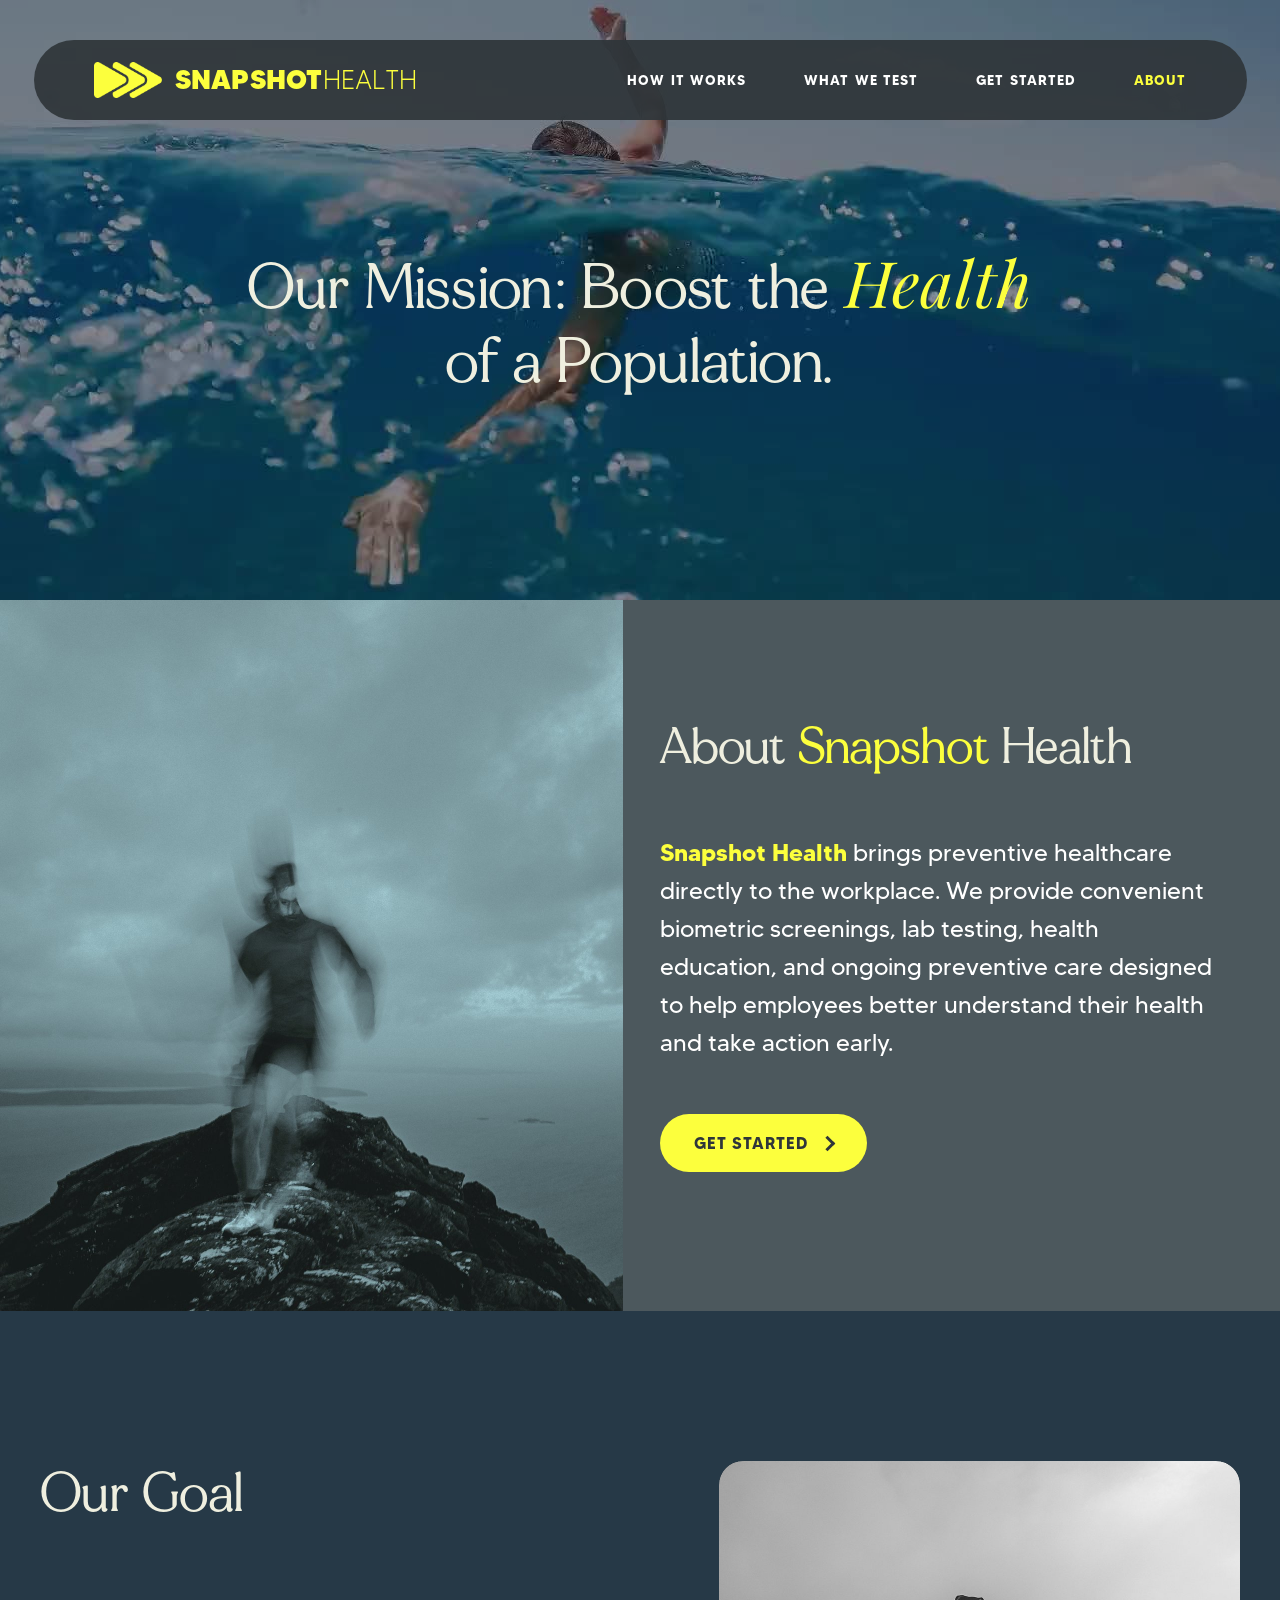
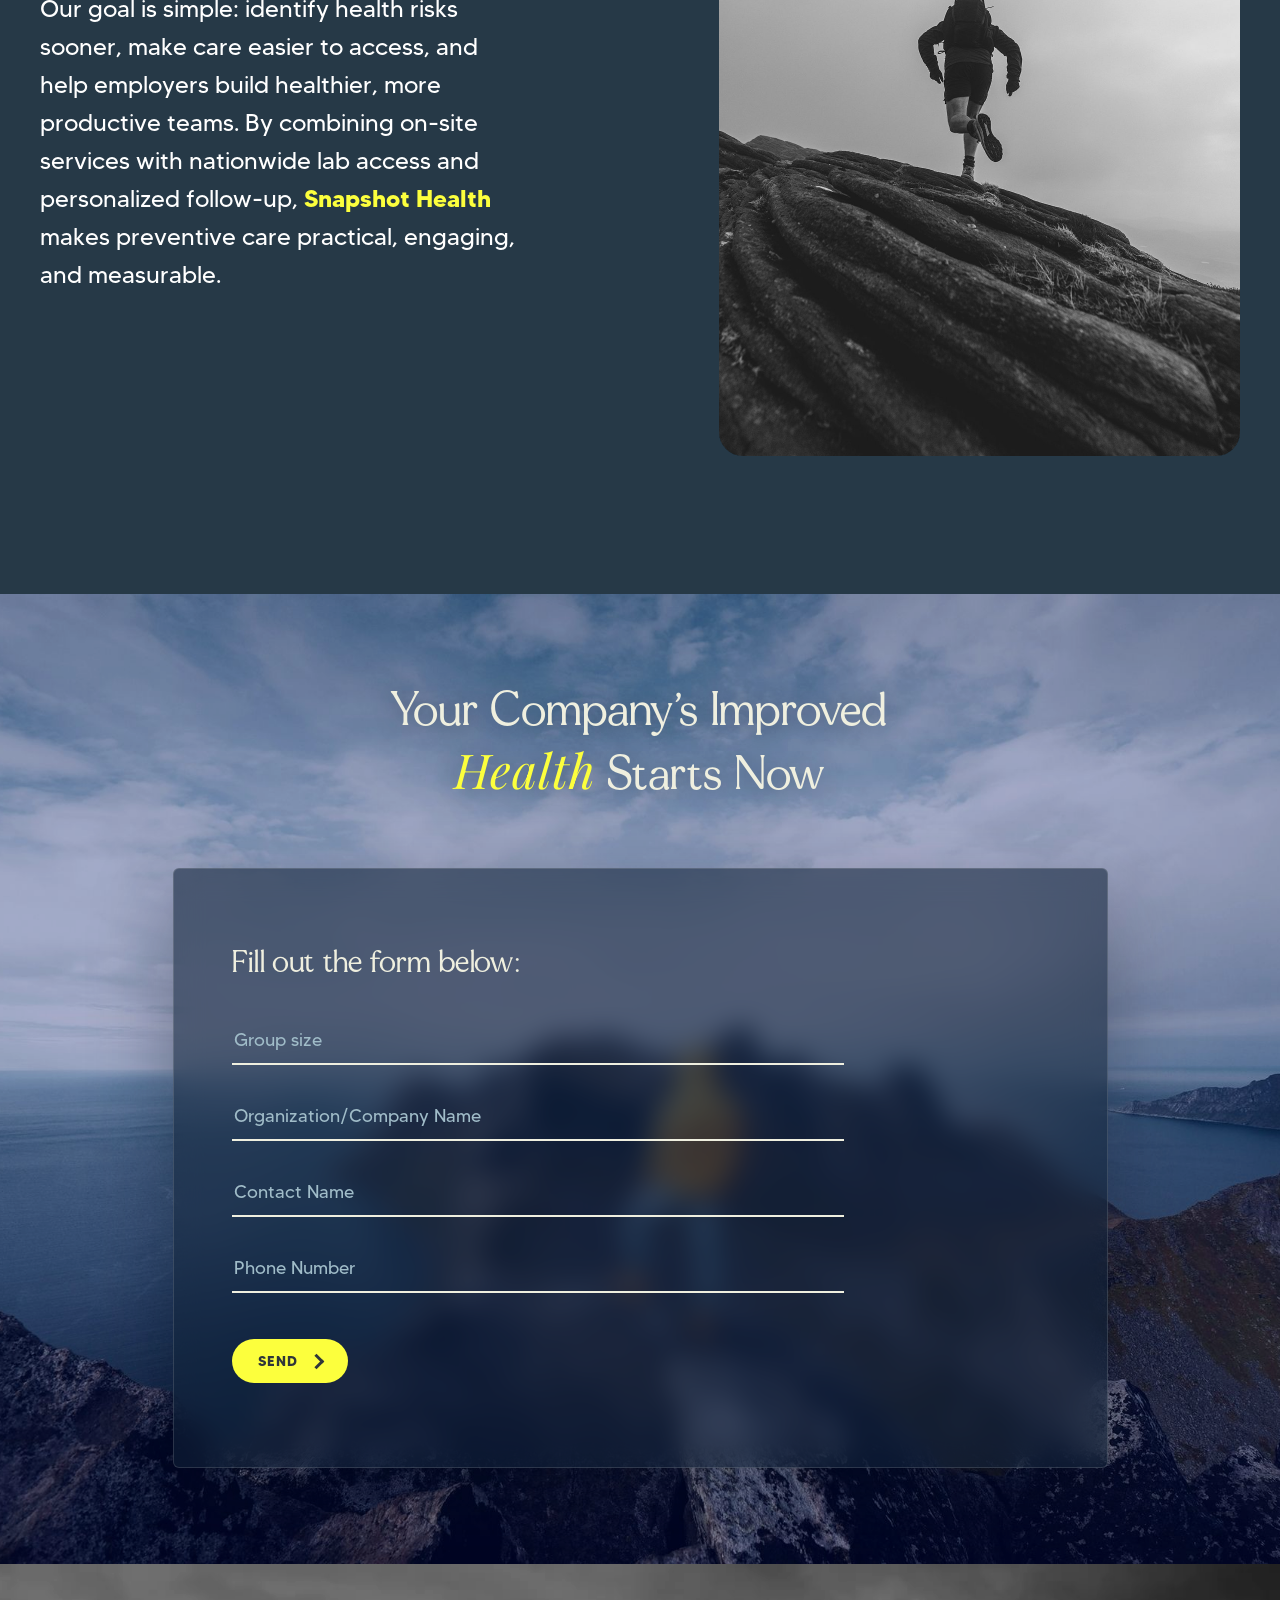
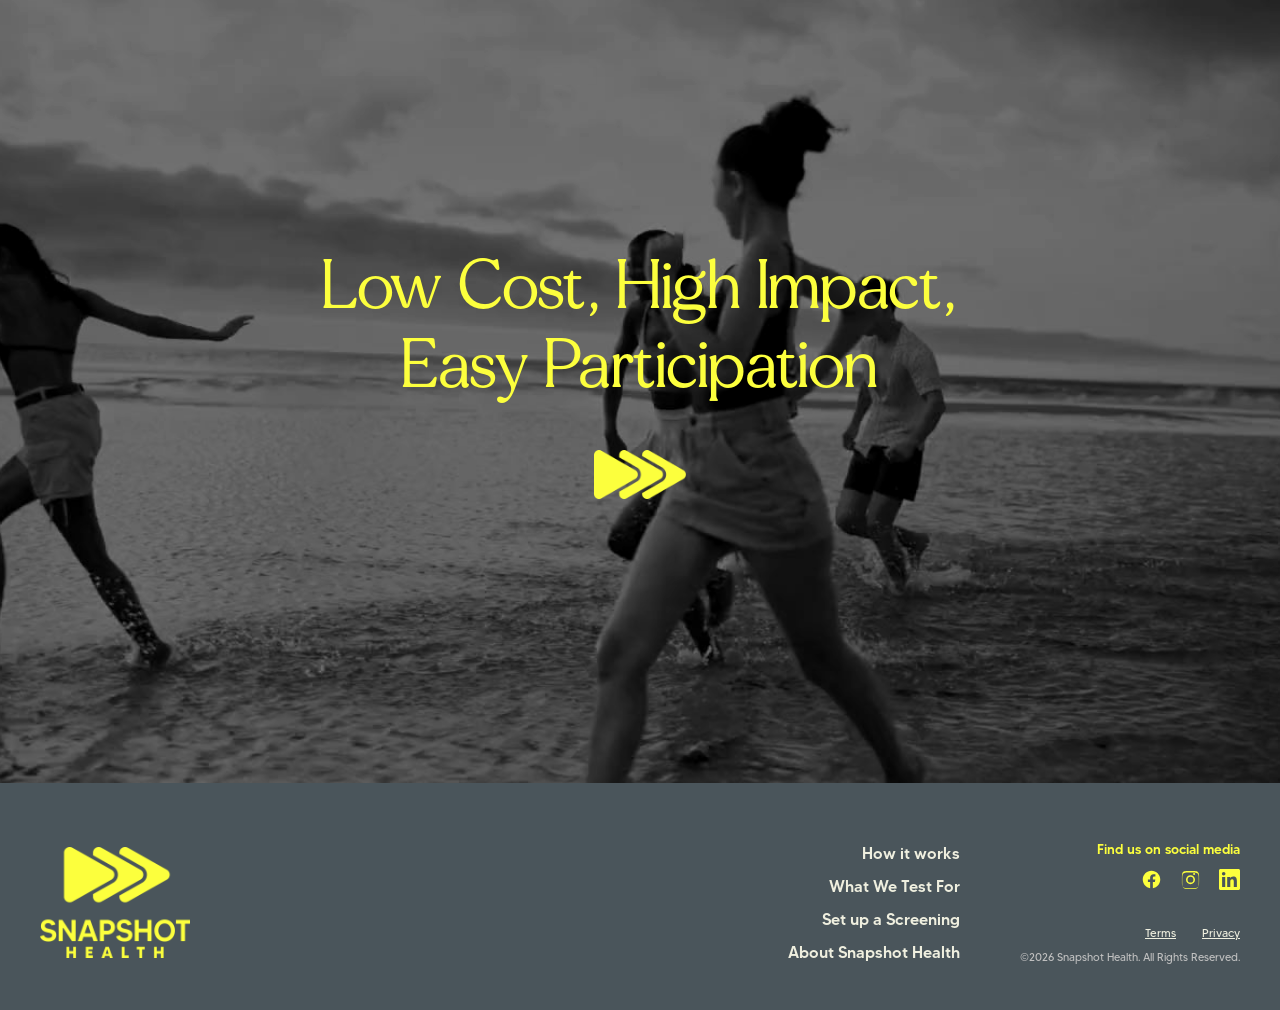
==== commit bbfdedd6: "linkedin tag" ====
--- a/about.html
+++ b/about.html
@@ -7,8 +7,26 @@
 <link rel="icon" type="image/png" href="assets/img/favicon.png">
 <link rel="icon" type="image/svg+xml" href="assets/img/favicon.svg">
 <link rel="stylesheet" href="assets/css/style.css">
+<script type="text/javascript">
+_linkedin_partner_id = "10024644";
+window._linkedin_data_partner_ids = window._linkedin_data_partner_ids || [];
+window._linkedin_data_partner_ids.push(_linkedin_partner_id);
+</script>
+<script type="text/javascript">
+(function(l) {
+if (!l){window.lintrk = function(a,b){window.lintrk.q.push([a,b])};
+window.lintrk.q=[]}
+var s = document.getElementsByTagName("script")[0];
+var b = document.createElement("script");
+b.type = "text/javascript";b.async = true;
+b.src = "https://snap.licdn.com/li.lms-analytics/insight.min.js";
+s.parentNode.insertBefore(b, s);})(window.lintrk);
+</script>
 </head>
 <body>
+<noscript>
+<img height="1" width="1" style="display:none;" alt="" src="https://px.ads.linkedin.com/collect/?pid=10024644&fmt=gif" />
+</noscript>
 
 <!-- ===================== HERO ===================== -->
 <header class="subhero">
--- a/assets/css/style.css
+++ b/assets/css/style.css
@@ -401,11 +401,11 @@
 /* ============================================================
    SUB PAGES (What we test / About)
    ============================================================ */
-.subhero { position: relative; height: 600px; overflow: hidden; background: var(--navy); }
+.subhero { position: relative; height: 600px; overflow: hidden; background: var(--navy); display: flex; align-items: center; justify-content: center; }
 .subhero video, .subhero img.bg { position: absolute; inset: 0; width: 100%; height: 100%; object-fit: cover; }
 .subhero .shade { position: absolute; inset: 0; background: rgba(0, 10, 30, .18); }
 .subhero h1 {
-  position: absolute; left: 0; right: 0; top: 296px; text-align: center;
+  position: relative; z-index: 3; width: 100%; padding: 0 24px; margin-top: 44px; text-align: center;
   font-family: var(--serif); font-weight: 300; font-size: 64px; line-height: 74px;
   letter-spacing: .02em; color: var(--cream);
 }
@@ -699,8 +699,7 @@
   .site-footer .legal a { margin-left: 0; margin-right: 26px; }
 
   /* subpages */
-  .subhero { height: 480px; }
-  .subhero h1 { top: 230px; font-size: 34px; line-height: 44px; padding: 0 18px; }
+  .subhero h1 { padding: 0 18px; }
   .about-block { min-height: 0; }
   .about-block .photo { position: relative; width: 100%; height: 380px; }
   .about-block .copy { margin-left: 0; padding: 52px 7vw 64px; }
@@ -921,3 +920,16 @@
   .wwt-boost { min-height: 620px; }
   .wwt-boost p { font-size: 24px; line-height: 36px; }
 }
+
+
+/* ---------- Sub-page hero: the background video is a wide 2.52:1 cinematic frame,
+     so shorten the hero on smaller screens instead of over-cropping it ---------- */
+@media (max-width: 1020px) {
+  .subhero { height: 460px; }
+  .subhero h1 { margin-top: 34px; font-size: 52px; line-height: 62px; }
+}
+@media (max-width: 760px) {
+  .subhero { height: 360px; }
+  .subhero video.bg, .subhero img.bg { object-position: 55% 50%; }
+  .subhero h1 { margin-top: 26px; font-size: 34px; line-height: 44px; }
+}
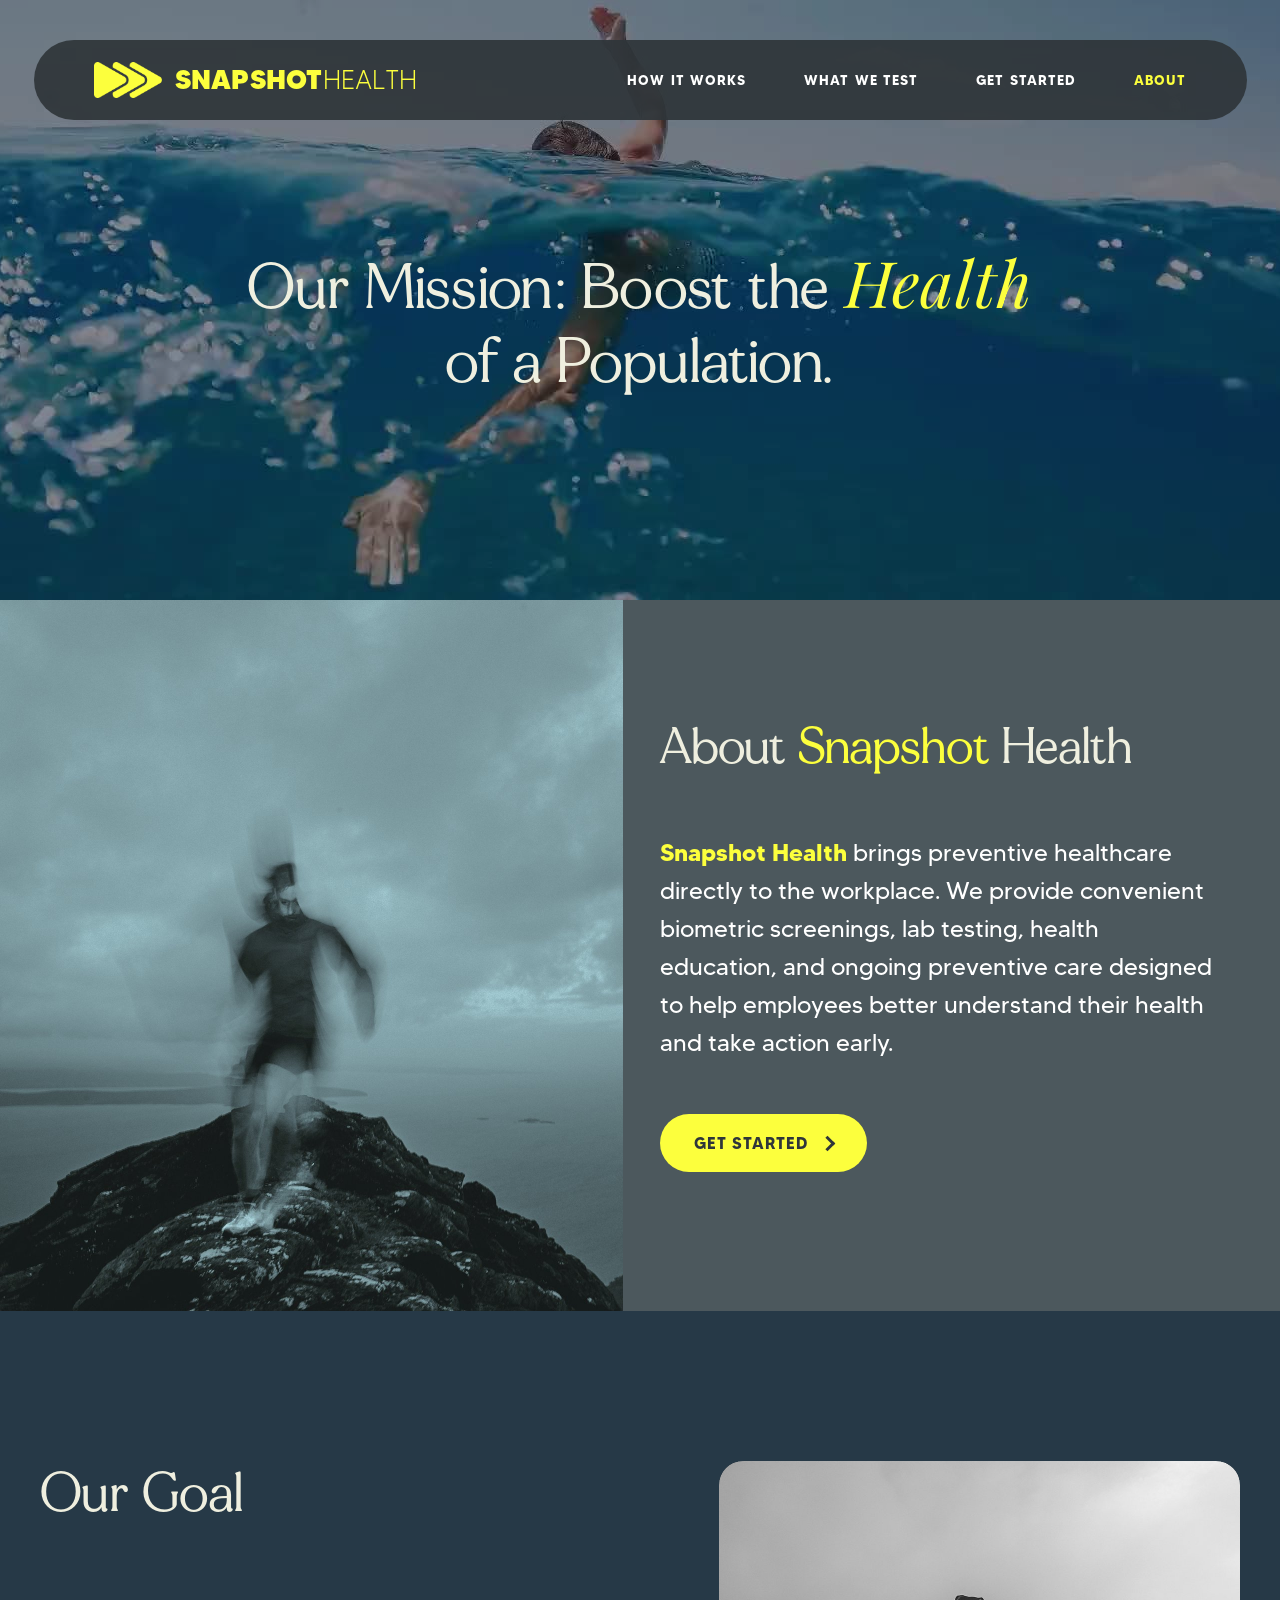
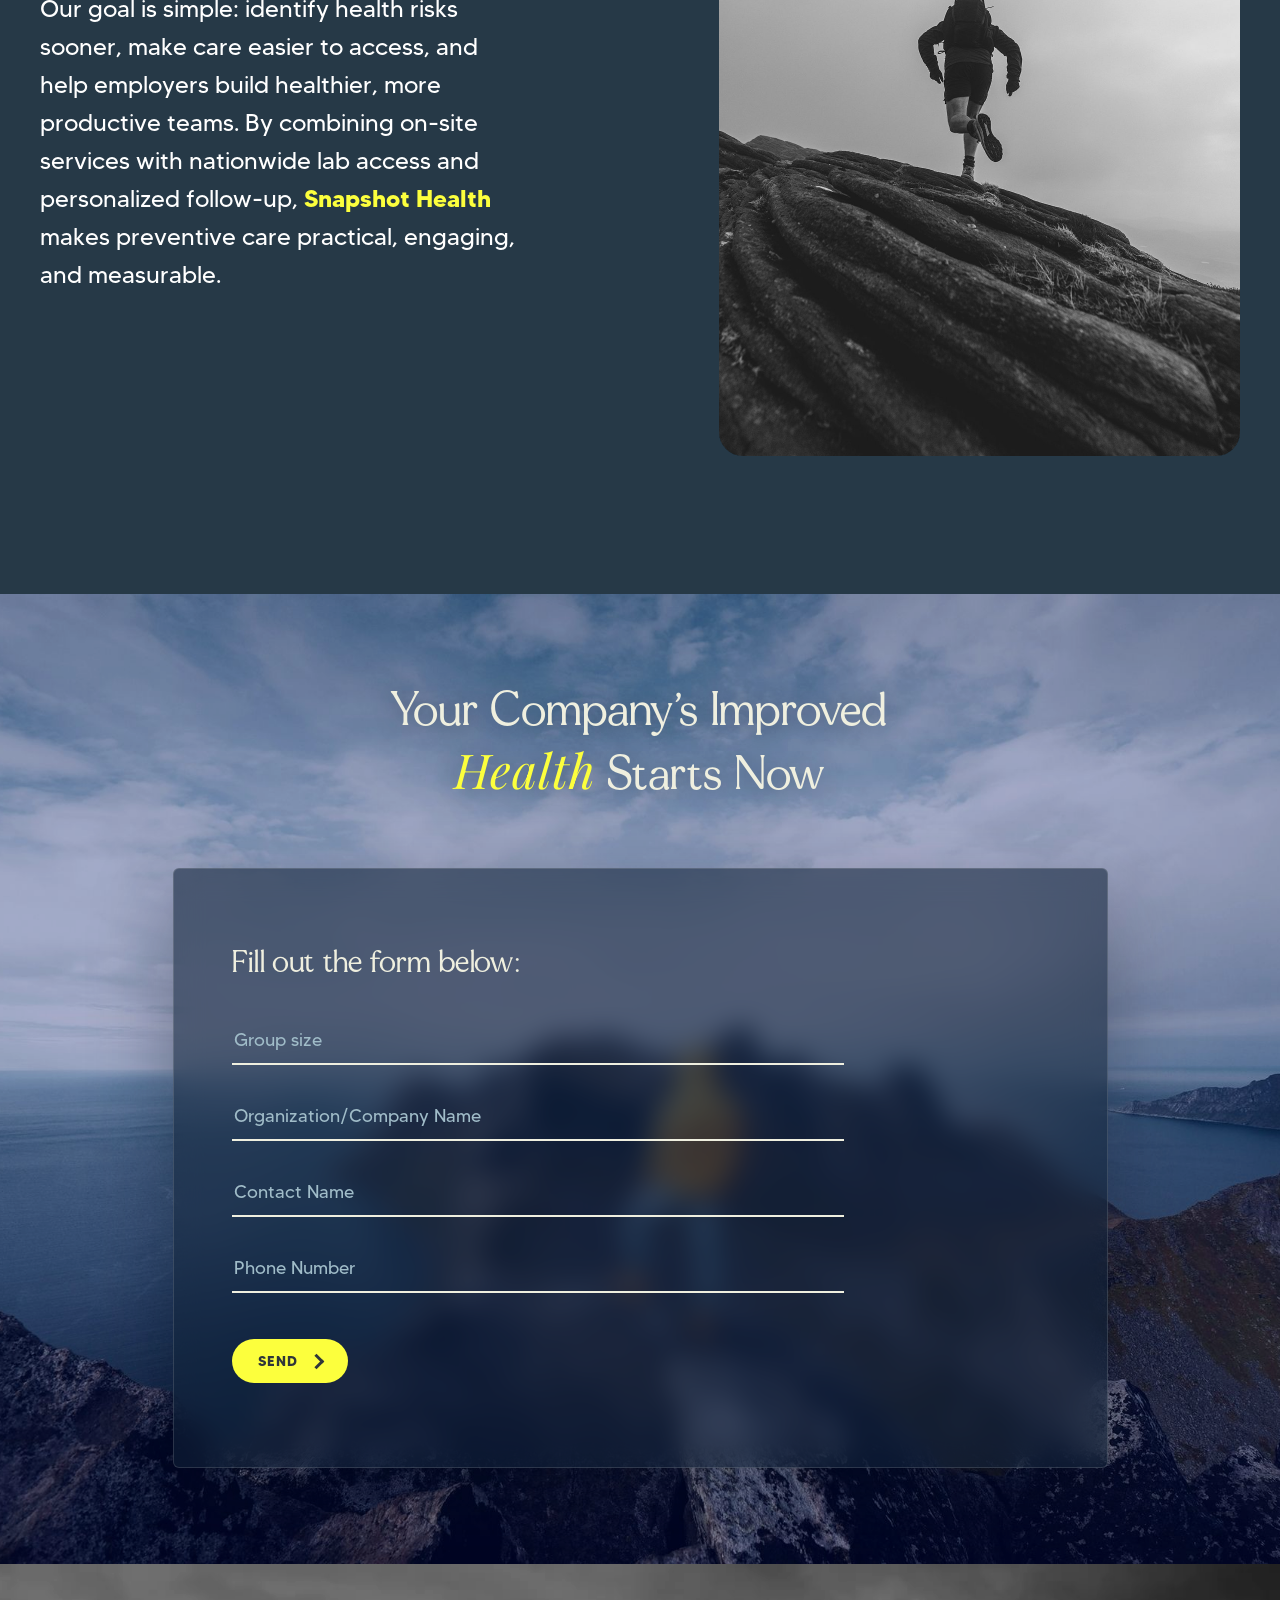
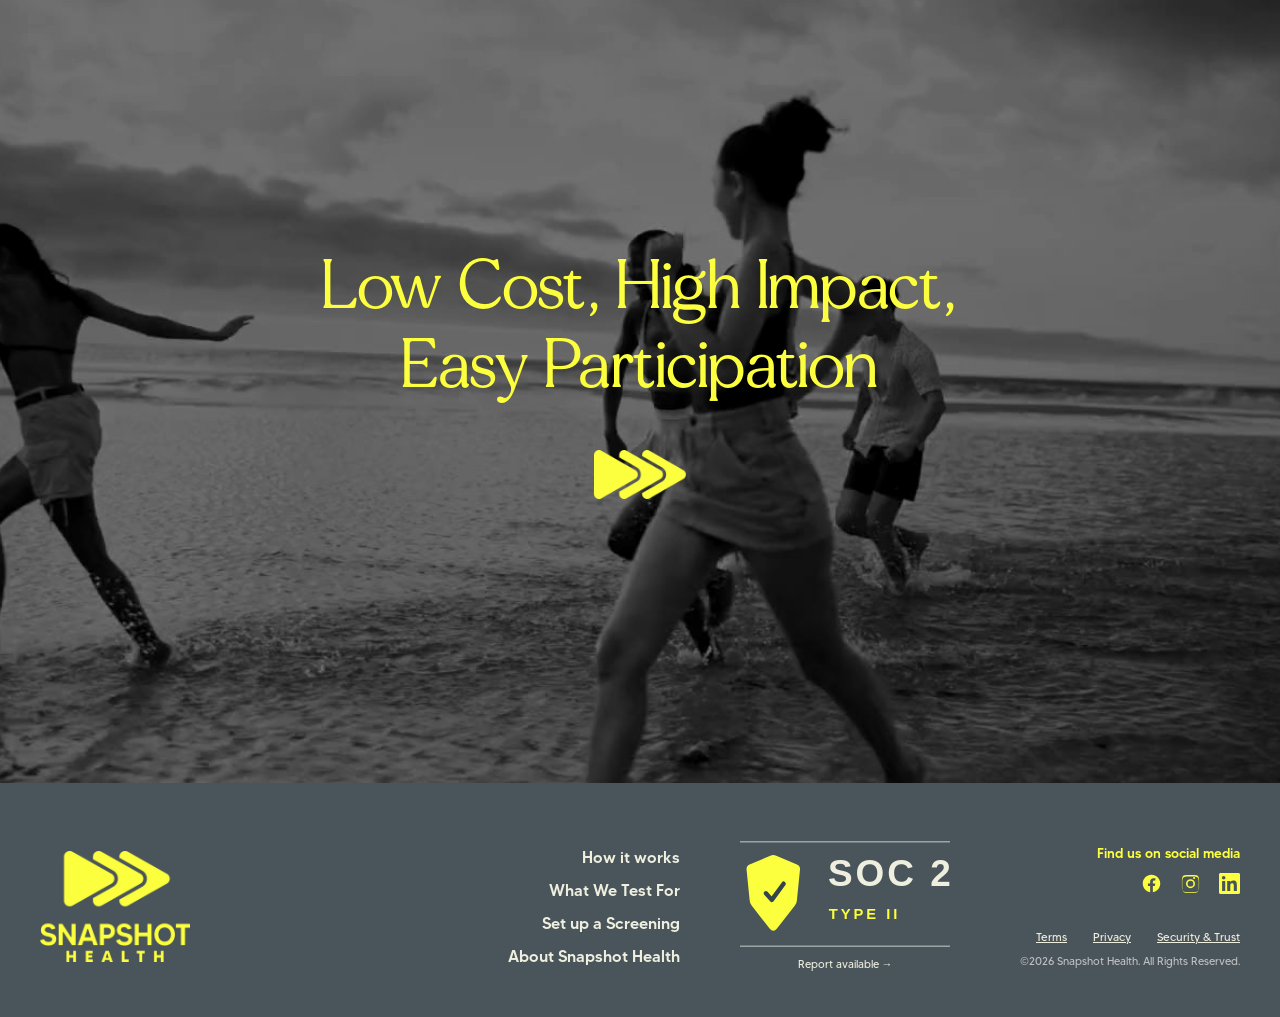
==== commit e850859d: "tweaks - security page" ====
--- a/about.html
+++ b/about.html
@@ -6,7 +6,7 @@
 <title>About — Snapshot Health</title>
 <link rel="icon" type="image/png" href="assets/img/favicon.png">
 <link rel="icon" type="image/svg+xml" href="assets/img/favicon.svg">
-<link rel="stylesheet" href="assets/css/style.css">
+<link rel="stylesheet" href="assets/css/style.css?v=security-3">
 <script type="text/javascript">
 _linkedin_partner_id = "10024644";
 window._linkedin_data_partner_ids = window._linkedin_data_partner_ids || [];
@@ -116,7 +116,7 @@
 </section>
 
 <!-- ===================== FOOTER ===================== -->
-<footer class="site-footer">
+<footer class="site-footer" id="site-footer">
   <div class="grid">
     <img class="logo" src="assets/img/snap-logo-b2b-yellow.png" alt="Snapshot Health">
     <div class="fl">
@@ -125,6 +125,10 @@
       <a href="about.html#contact">Set up a Screening</a>
       <a href="about.html">About Snapshot Health</a>
     </div>
+    <a class="soc2-badge" href="security.html" aria-label="SOC 2 Type II report available">
+      <img class="soc2-badge-art" src="assets/img/soc2-type-ii.svg?v=rounded-1" width="210" height="106" alt="SOC 2 Type II">
+      <span class="soc2-badge-note">Report available <span aria-hidden="true">→</span></span>
+    </a>
     <div class="right">
       <div class="fs">Find us on social media</div>
       <div class="socials">
@@ -132,7 +136,7 @@
         <a href="https://www.instagram.com/snapshothealth/" target="_blank" rel="noopener" aria-label="Instagram"><svg viewBox="0 0 24 24"><path d="M12 2.2c3.2 0 3.58.01 4.85.07 1.17.05 1.8.25 2.23.41.56.22.96.48 1.38.9.42.42.68.82.9 1.38.16.42.36 1.06.41 2.23.06 1.27.07 1.65.07 4.85s-.01 3.58-.07 4.85c-.05 1.17-.25 1.8-.41 2.23-.22.56-.48.96-.9 1.38-.42.42-.82.68-1.38.9-.42.16-1.06.36-2.23.41-1.27.06-1.65.07-4.85.07s-3.58-.01-4.85-.07c-1.17-.05-1.8-.25-2.23-.41a3.72 3.72 0 0 1-1.38-.9 3.72 3.72 0 0 1-.9-1.38c-.16-.42-.36-1.06-.41-2.23C2.21 15.58 2.2 15.2 2.2 12s.01-3.58.07-4.85c.05-1.17.25-1.8.41-2.23.22-.56.48-.96.9-1.38.42-.42.82-.68 1.38-.9.42-.16 1.06-.36 2.23-.41C8.42 2.21 8.8 2.2 12 2.2Zm0 1.8c-3.15 0-3.52.01-4.76.07-1.08.05-1.67.23-2.06.38-.52.2-.89.44-1.28.83-.39.39-.63.76-.83 1.28-.15.39-.33.98-.38 2.06-.06 1.24-.07 1.61-.07 4.76s.01 3.52.07 4.76c.05 1.08.23 1.67.38 2.06.2.52.44.89.83 1.28.39.39.76.63 1.28.83.39.15.98.33 2.06.38 1.24.06 1.61.07 4.76.07s3.52-.01 4.76-.07c1.08-.05 1.67-.23 2.06-.38.52-.2.89-.44 1.28-.83.39-.39.63-.76.83-1.28.15-.39.33-.98.38-2.06.06-1.24.07-1.61.07-4.76s-.01-3.52-.07-4.76c-.05-1.08-.23-1.67-.38-2.06-.2-.52-.44-.89-.83-1.28a3.32 3.32 0 0 0-1.28-.83c-.39-.15-.98-.33-2.06-.38-1.24-.06-1.61-.07-4.76-.07Zm0 3.06a5.14 5.14 0 1 1 0 10.28 5.14 5.14 0 0 1 0-10.28Zm0 8.47a3.33 3.33 0 1 0 0-6.66 3.33 3.33 0 0 0 0 6.66Zm5.34-9.87a1.2 1.2 0 1 1-2.4 0 1.2 1.2 0 0 1 2.4 0Z"/></svg></a>
         <a href="https://www.linkedin.com/company/snapshot-health/" target="_blank" rel="noopener" aria-label="LinkedIn"><svg viewBox="0 0 24 24"><path d="M20.45 20.45h-3.55v-5.57c0-1.33-.03-3.04-1.85-3.04-1.86 0-2.14 1.45-2.14 2.94v5.67H9.36V9h3.41v1.56h.05c.47-.9 1.63-1.85 3.36-1.85 3.6 0 4.27 2.37 4.27 5.46v6.28ZM5.34 7.43a2.06 2.06 0 1 1 0-4.12 2.06 2.06 0 0 1 0 4.12ZM7.12 20.45H3.55V9h3.57v11.45ZM22.22 0H1.77C.79 0 0 .77 0 1.72v20.55C0 23.23.79 24 1.77 24h20.45c.98 0 1.78-.77 1.78-1.73V1.72C24 .77 23.2 0 22.22 0Z"/></svg></a>
       </div>
-      <div class="legal"><a href="terms.html">Terms</a><a href="privacy.html">Privacy</a></div>
+      <div class="legal"><a href="terms.html">Terms</a><a href="privacy.html">Privacy</a><a href="security.html">Security &amp; Trust</a></div>
       <div class="copy">&copy;2026 Snapshot Health. All Rights Reserved.</div>
     </div>
   </div>
--- a/assets/css/style.css
+++ b/assets/css/style.css
@@ -383,7 +383,7 @@
 .site-footer { background: #4A555B; padding: 58px 0 46px; }
 .site-footer .grid {
   width: min(1280px, calc(100% - 80px)); margin: 0 auto;
-  display: grid; grid-template-columns: 1fr auto auto; gap: 120px; align-items: center;
+  display: grid; grid-template-columns: 1fr auto auto auto; gap: 54px; align-items: center;
 }
 .site-footer .logo { width: 150px; }
 .site-footer .fl { text-align: right; }
@@ -397,6 +397,17 @@
 .site-footer .legal { margin-top: 32px; font-size: 11.5px; color: var(--cream); }
 .site-footer .legal a { text-decoration: underline; margin-left: 26px; }
 .site-footer .copy { margin-top: 10px; font-size: 11px; color: var(--gray-light); }
+
+/* ---------- Security & Trust ---------- */
+/* Custom Snapshot Health mark, matching the approved footer reference. */
+.soc2-badge { display: block; width: 210px; max-width: 100%; color: var(--cream); }
+.soc2-badge-art { display: block; width: 100%; height: auto; }
+.soc2-badge-note { display: block; margin-top: 10px; font-size: 11px; text-align: center; }
+.soc2-badge:hover .soc2-badge-note { color: var(--yellow); }
+.soc2-badge:focus-visible { outline: 2px solid var(--yellow); outline-offset: 8px; }
+.legal-page .body .notice h2 { margin: 0 0 12px; }
+.security-contact-label { margin-top: 22px; }
+.security-contact { width: 252px; height: auto; margin-top: 8px; }
 
 /* ============================================================
    SUB PAGES (What we test / About)
@@ -693,11 +704,11 @@
   .site-footer .logo { width: 120px; }
   .site-footer .fl { text-align: left; }
   .site-footer .fl a + a { margin-top: 15px; }
+  .site-footer .soc2-badge { width: 210px; }
   .site-footer .right { text-align: left; }
   .site-footer .socials { justify-content: flex-start; }
   .site-footer .legal { margin-top: 24px; }
   .site-footer .legal a { margin-left: 0; margin-right: 26px; }
-
   /* subpages */
   .subhero h1 { padding: 0 18px; }
   .about-block { min-height: 0; }
@@ -782,6 +793,8 @@
 }
 
 @media (max-width: 1020px) {
+  /* Footer tablet layout is scoped separately to preserve the mobile column. */
+
   /* hero */
   .hero h1 { font-size: 64px; line-height: 62px; }
   .hero .sub { font-size: 26px; line-height: 36px; max-width: 640px; }
@@ -933,3 +946,7 @@
   .subhero video.bg, .subhero img.bg { object-position: 55% 50%; }
   .subhero h1 { margin-top: 26px; font-size: 34px; line-height: 44px; }
 }
+
+@media (min-width: 761px) and (max-width: 1020px) {
+  .site-footer .grid { grid-template-columns: 1fr auto; gap: 42px; }
+}
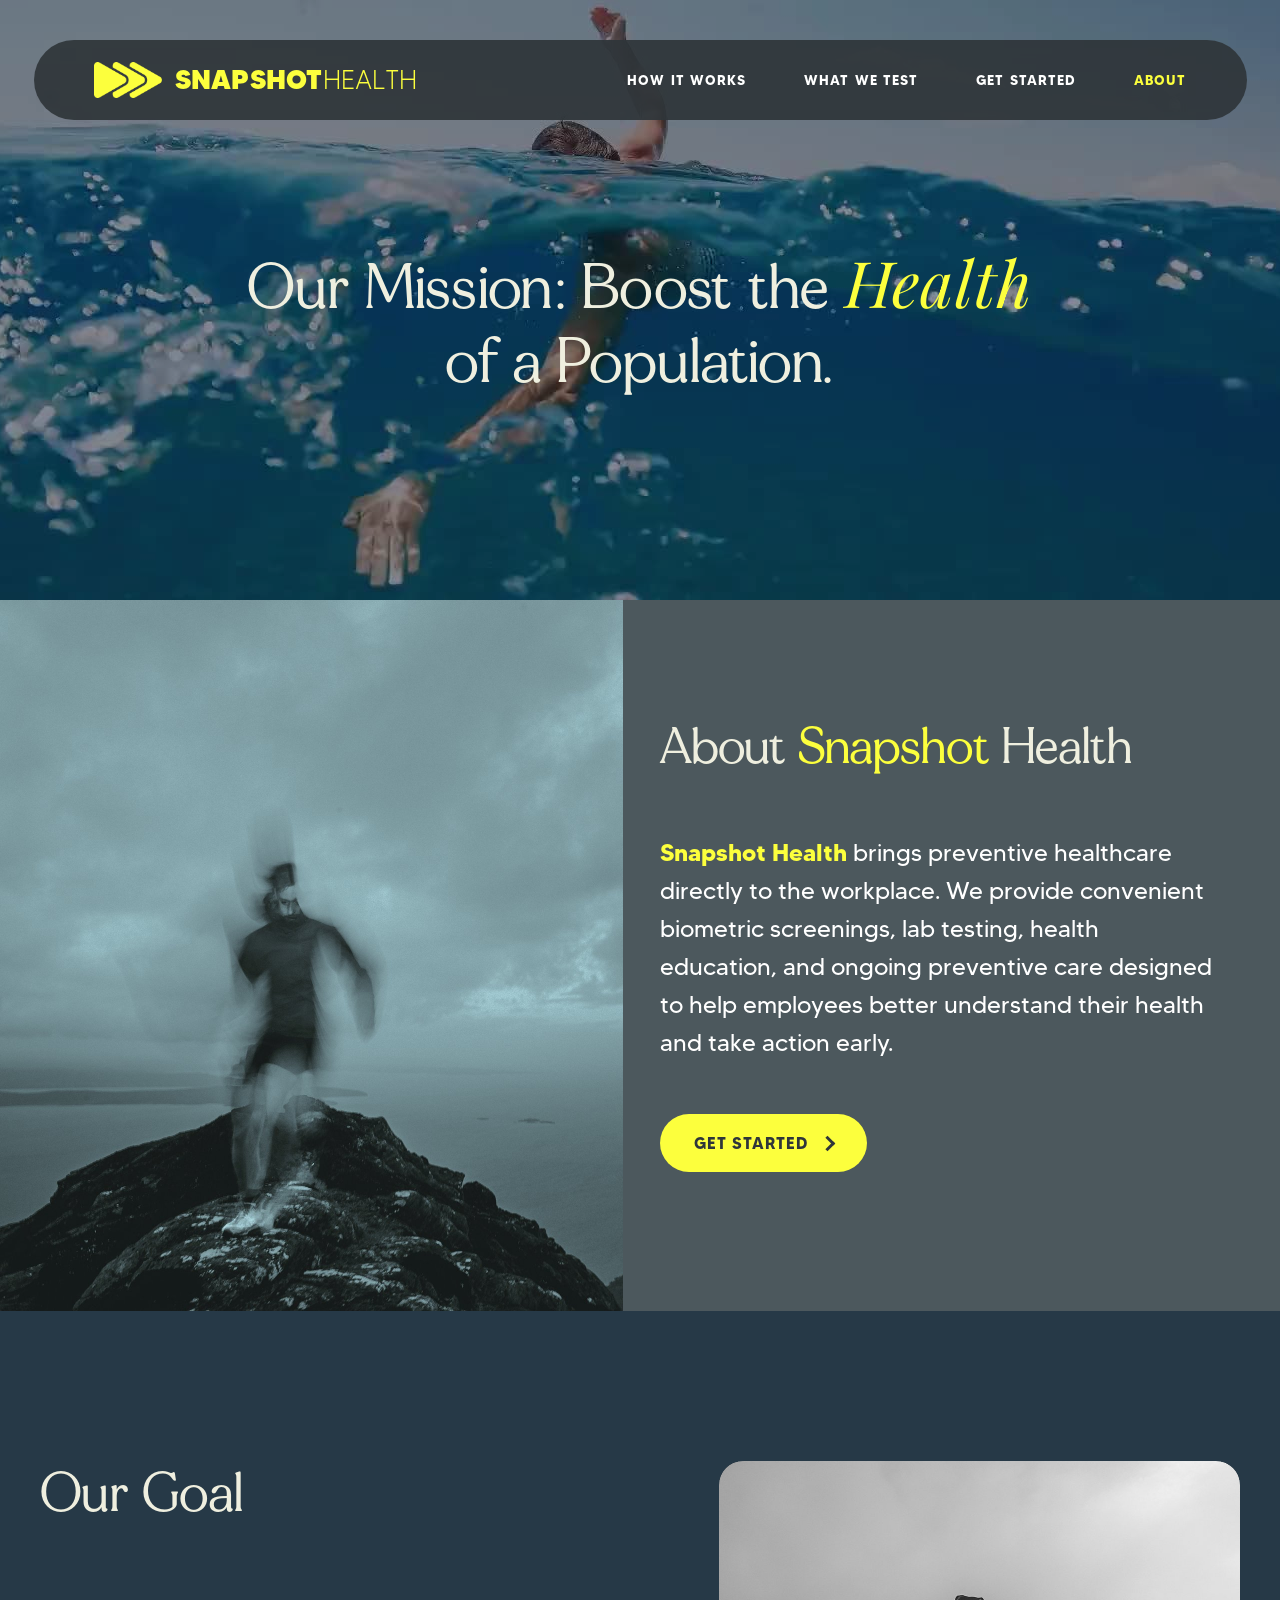
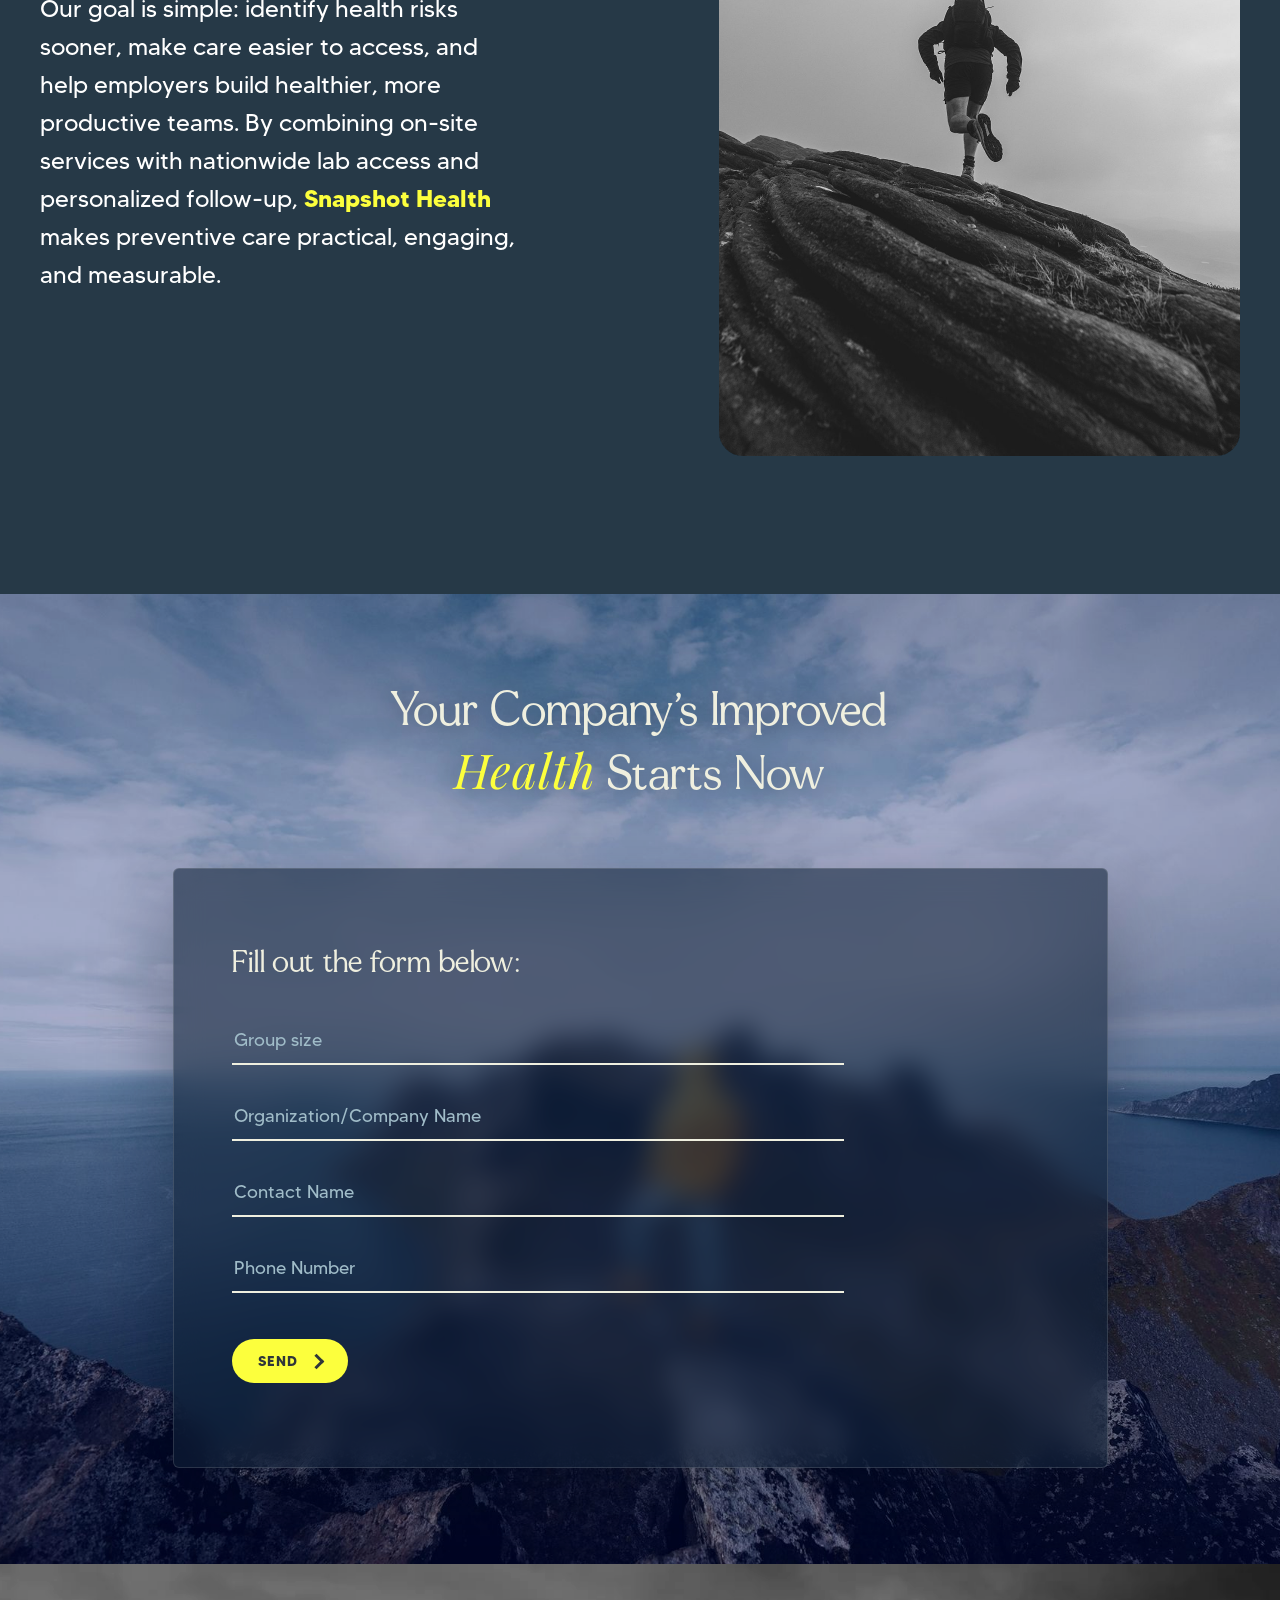
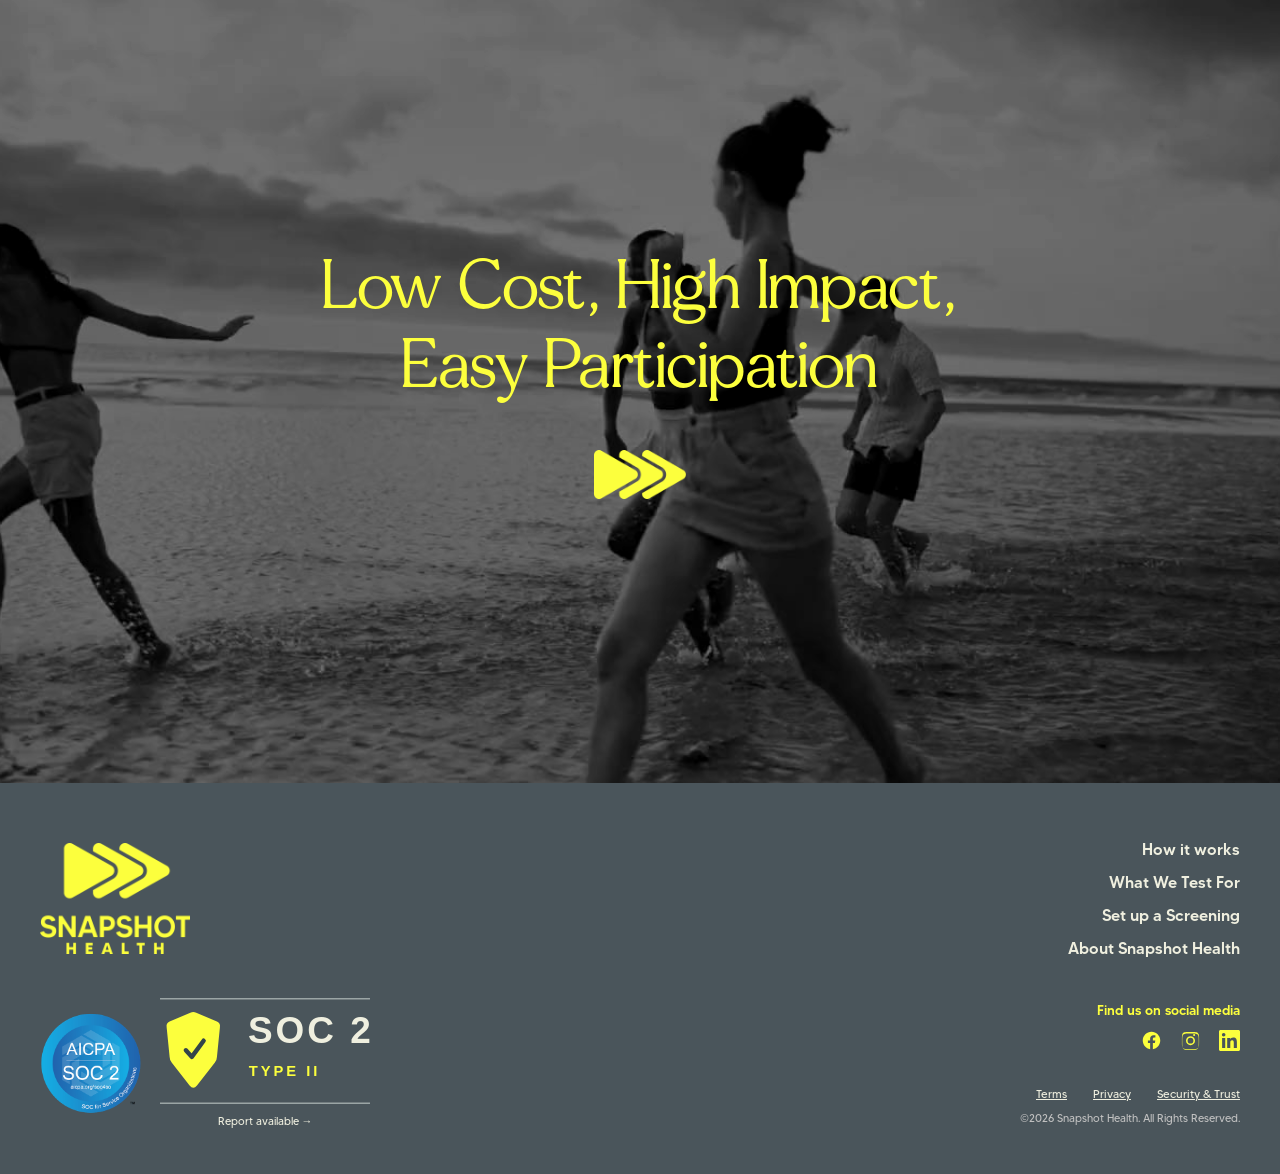
==== commit 1e4e0ca6: "soc 2 logo-vid-posters" ====
--- a/about.html
+++ b/about.html
@@ -6,7 +6,7 @@
 <title>About — Snapshot Health</title>
 <link rel="icon" type="image/png" href="assets/img/favicon.png">
 <link rel="icon" type="image/svg+xml" href="assets/img/favicon.svg">
-<link rel="stylesheet" href="assets/css/style.css?v=security-3">
+<link rel="stylesheet" href="assets/css/style.css?v=aicpa-2">
 <script type="text/javascript">
 _linkedin_partner_id = "10024644";
 window._linkedin_data_partner_ids = window._linkedin_data_partner_ids || [];
@@ -22,6 +22,23 @@
 b.src = "https://snap.licdn.com/li.lms-analytics/insight.min.js";
 s.parentNode.insertBefore(b, s);})(window.lintrk);
 </script>
+<!-- Meta Pixel Code -->
+<script>
+!function(f,b,e,v,n,t,s)
+{if(f.fbq)return;n=f.fbq=function(){n.callMethod?
+n.callMethod.apply(n,arguments):n.queue.push(arguments)};
+if(!f._fbq)f._fbq=n;n.push=n;n.loaded=!0;n.version='2.0';
+n.queue=[];t=b.createElement(e);t.async=!0;
+t.src=v;s=b.getElementsByTagName(e)[0];
+s.parentNode.insertBefore(t,s)}(window, document,'script',
+'https://connect.facebook.net/en_US/fbevents.js');
+fbq('init', '2299081237576882');
+fbq('track', 'PageView');
+</script>
+<noscript><img height="1" width="1" style="display:none"
+src="https://www.facebook.com/tr?id=2299081237576882&ev=PageView&noscript=1"
+/></noscript>
+<!-- End Meta Pixel Code -->
 </head>
 <body>
 <noscript>
@@ -125,10 +142,15 @@
       <a href="about.html#contact">Set up a Screening</a>
       <a href="about.html">About Snapshot Health</a>
     </div>
-    <a class="soc2-badge" href="security.html" aria-label="SOC 2 Type II report available">
+    <div class="footer-assurance">
+    <a class="aicpa-soc-badge" href="https://www.aicpa-cima.com/resources/landing/system-and-organization-controls-soc-suite-of-services" target="_blank" rel="noopener" aria-label="About AICPA SOC 2 for Service Organizations">
+        <img src="assets/img/aicpa-soc2-logo.png" width="500" height="500" alt="AICPA SOC 2 for Service Organizations">
+      </a>
+      <a class="soc2-badge" href="security.html" aria-label="SOC 2 Type II report available">
       <img class="soc2-badge-art" src="assets/img/soc2-type-ii.svg?v=rounded-1" width="210" height="106" alt="SOC 2 Type II">
       <span class="soc2-badge-note">Report available <span aria-hidden="true">→</span></span>
     </a>
+    </div>
     <div class="right">
       <div class="fs">Find us on social media</div>
       <div class="socials">
--- a/assets/css/style.css
+++ b/assets/css/style.css
@@ -950,3 +950,132 @@
 @media (min-width: 761px) and (max-width: 1020px) {
   .site-footer .grid { grid-template-columns: 1fr auto; gap: 42px; }
 }
+
+/* ============================================================
+   LEAD MAGNET LANDING PAGE (guide.html)
+   ============================================================ */
+.lead { position: relative; min-height: 100vh; overflow: hidden; display: flex; align-items: center; }
+.lead img.bg { position: absolute; inset: 0; width: 100%; height: 100%; object-fit: cover; }
+.lead .tint { position: absolute; inset: 0; background: linear-gradient(100deg, rgba(3,5,2,.82) 0%, rgba(8,20,34,.68) 50%, rgba(0,18,105,.30) 100%); }
+.lead-inner {
+  position: relative; z-index: 2;
+  width: min(1300px, calc(100% - 80px)); margin: 0 auto;
+  padding: 190px 0 110px;
+  display: grid; grid-template-columns: 1fr 520px; gap: 74px; align-items: center;
+}
+
+.lead-copy .eyebrow {
+  font-family: var(--sans); font-weight: 800; font-size: 12.5px;
+  letter-spacing: .22em; text-transform: uppercase; color: var(--yellow);
+}
+.lead-copy h1 {
+  margin-top: 20px;
+  font-family: var(--serif); font-weight: 300;
+  font-size: 62px; line-height: 68px; letter-spacing: .02em; color: var(--cream);
+  text-shadow: 0 2px 28px rgba(0,10,25,.45);
+}
+.lead-copy h1 em { font-family: var(--accent-italic); font-style: italic; font-weight: 400; color: var(--yellow); }
+.lead-copy .dek {
+  margin-top: 26px; max-width: 590px;
+  font-family: var(--sans); font-weight: 300; font-size: 19px; line-height: 31px; color: #fff;
+}
+.lead-points { margin-top: 34px; max-width: 590px; display: grid; gap: 16px; }
+.lead-points li {
+  position: relative; padding-left: 32px;
+  font-family: var(--sans); font-weight: 300; font-size: 16.5px; line-height: 26px; color: var(--cream);
+}
+.lead-points li b { font-weight: 700; color: #fff; }
+.lead-points li::before {
+  content: ""; position: absolute; left: 2px; top: 8px;
+  width: 9px; height: 9px;
+  border-top: 2.5px solid var(--yellow); border-right: 2.5px solid var(--yellow);
+  transform: rotate(45deg);
+}
+.lead-meta {
+  margin-top: 38px; padding-top: 22px; border-top: 1px solid rgba(239,239,223,.18);
+  font-family: var(--sans); font-weight: 700; font-size: 11.5px;
+  letter-spacing: .16em; text-transform: uppercase; color: var(--gray-light);
+}
+
+/* Card */
+.form-card.lead-card {
+  margin: 0; width: 100%; min-height: 0;
+  padding: 54px 46px 48px;
+  position: relative;
+}
+.form-card.lead-card .guide-cover {
+  position: absolute; top: -46px; right: -34px;
+  width: 148px; height: auto; border-radius: 3px;
+  box-shadow: 0 22px 54px rgba(0,8,20,.6);
+  transform: rotate(4deg);
+  transition: transform .3s ease;
+}
+.form-card.lead-card:hover .guide-cover { transform: rotate(2deg) translateY(-4px); }
+.form-card.lead-card h3 { font-size: 28px; max-width: 250px; }
+.form-card.lead-card form { margin-top: 30px; max-width: none; }
+.form-card.lead-card .field { margin-top: 26px; }
+.form-card.lead-card .send-row { margin-top: 38px; flex-wrap: wrap; gap: 16px 20px; }
+.form-card.lead-card .send-row .note { font-size: 15px; color: var(--gray-light); }
+
+/* Success state */
+.form-card.lead-card .thanks { margin-top: 0; font-size: inherit; line-height: inherit; }
+.form-card.lead-card .thanks h4 {
+  font-family: var(--serif); font-weight: 300; font-size: 34px; line-height: 44px;
+  color: var(--cream); letter-spacing: .02em;
+}
+.form-card.lead-card .thanks p {
+  margin-top: 16px;
+  font-family: var(--sans); font-weight: 300; font-size: 17px; line-height: 28px; color: var(--cream);
+}
+.form-card.lead-card .thanks .btn { margin-top: 30px; font-size: 14px; padding: 15px 28px; }
+.form-card.lead-card .thanks .thanks-foot {
+  margin-top: 34px; padding-top: 22px; border-top: 1px solid rgba(239,239,223,.18);
+  font-size: 15px; line-height: 24px; color: var(--gray-light);
+}
+.form-card.lead-card .thanks .thanks-foot a { color: var(--yellow); font-weight: 700; }
+.form-card.lead-card.sent h3 { display: none; }
+.form-card.lead-card.sent .guide-cover { top: -40px; }
+
+/* Tablet */
+@media (max-width: 1180px) {
+  .lead-inner { grid-template-columns: 1fr 460px; gap: 48px; }
+  .lead-copy h1 { font-size: 52px; line-height: 58px; }
+}
+@media (max-width: 1020px) {
+  .lead { align-items: flex-start; }
+  .lead-inner {
+    grid-template-columns: 1fr; gap: 52px;
+    padding: 150px 0 90px;
+    width: min(660px, calc(100% - 44px));
+  }
+  .lead-copy h1 { font-size: 48px; line-height: 55px; }
+  .lead-copy .dek, .lead-points { max-width: none; }
+  .form-card.lead-card .guide-cover { width: 124px; top: -40px; right: -12px; }
+}
+
+/* Phone */
+@media (max-width: 760px) {
+  .lead-inner { padding: 130px 0 76px; gap: 58px; }
+  .lead-copy .eyebrow { font-size: 11px; letter-spacing: .18em; }
+  .lead-copy h1 { margin-top: 16px; font-size: 34px; line-height: 42px; }
+  .lead-copy .dek { margin-top: 20px; font-size: 16.5px; line-height: 27px; }
+  .lead-points { margin-top: 28px; gap: 14px; }
+  .lead-points li { font-size: 15.5px; line-height: 24px; padding-left: 28px; }
+  .lead-meta { margin-top: 30px; font-size: 10.5px; letter-spacing: .13em; }
+  .form-card.lead-card { padding: 46px 24px 40px; }
+  .form-card.lead-card h3 { font-size: 24px; max-width: 200px; }
+  .form-card.lead-card .guide-cover { width: 96px; top: -32px; right: -6px; }
+  .form-card.lead-card .send-row { flex-direction: column; align-items: flex-start; gap: 16px; margin-top: 32px; }
+  .form-card.lead-card .thanks h4 { font-size: 27px; line-height: 36px; }
+  .form-card.lead-card .thanks p { font-size: 16px; }
+}
+
+/* AICPA artwork beside the existing Snapshot SOC 2 shield. */
+.footer-assurance { display: flex; align-items: center; flex-wrap: wrap; gap: 20px; }
+.footer-assurance .soc2-badge { flex: 0 0 210px; }
+.aicpa-soc-badge { display: block; flex: 0 0 100px; }
+.aicpa-soc-badge img { display: block; width: 164px; max-width: none; height: auto; margin: -32px; }
+.aicpa-soc-badge:focus-visible { outline: 2px solid var(--yellow); outline-offset: 6px; }
+@media (min-width: 761px) and (max-width: 1280px) {
+  .site-footer .grid { grid-template-columns: 1fr auto; gap: 42px; }
+}
